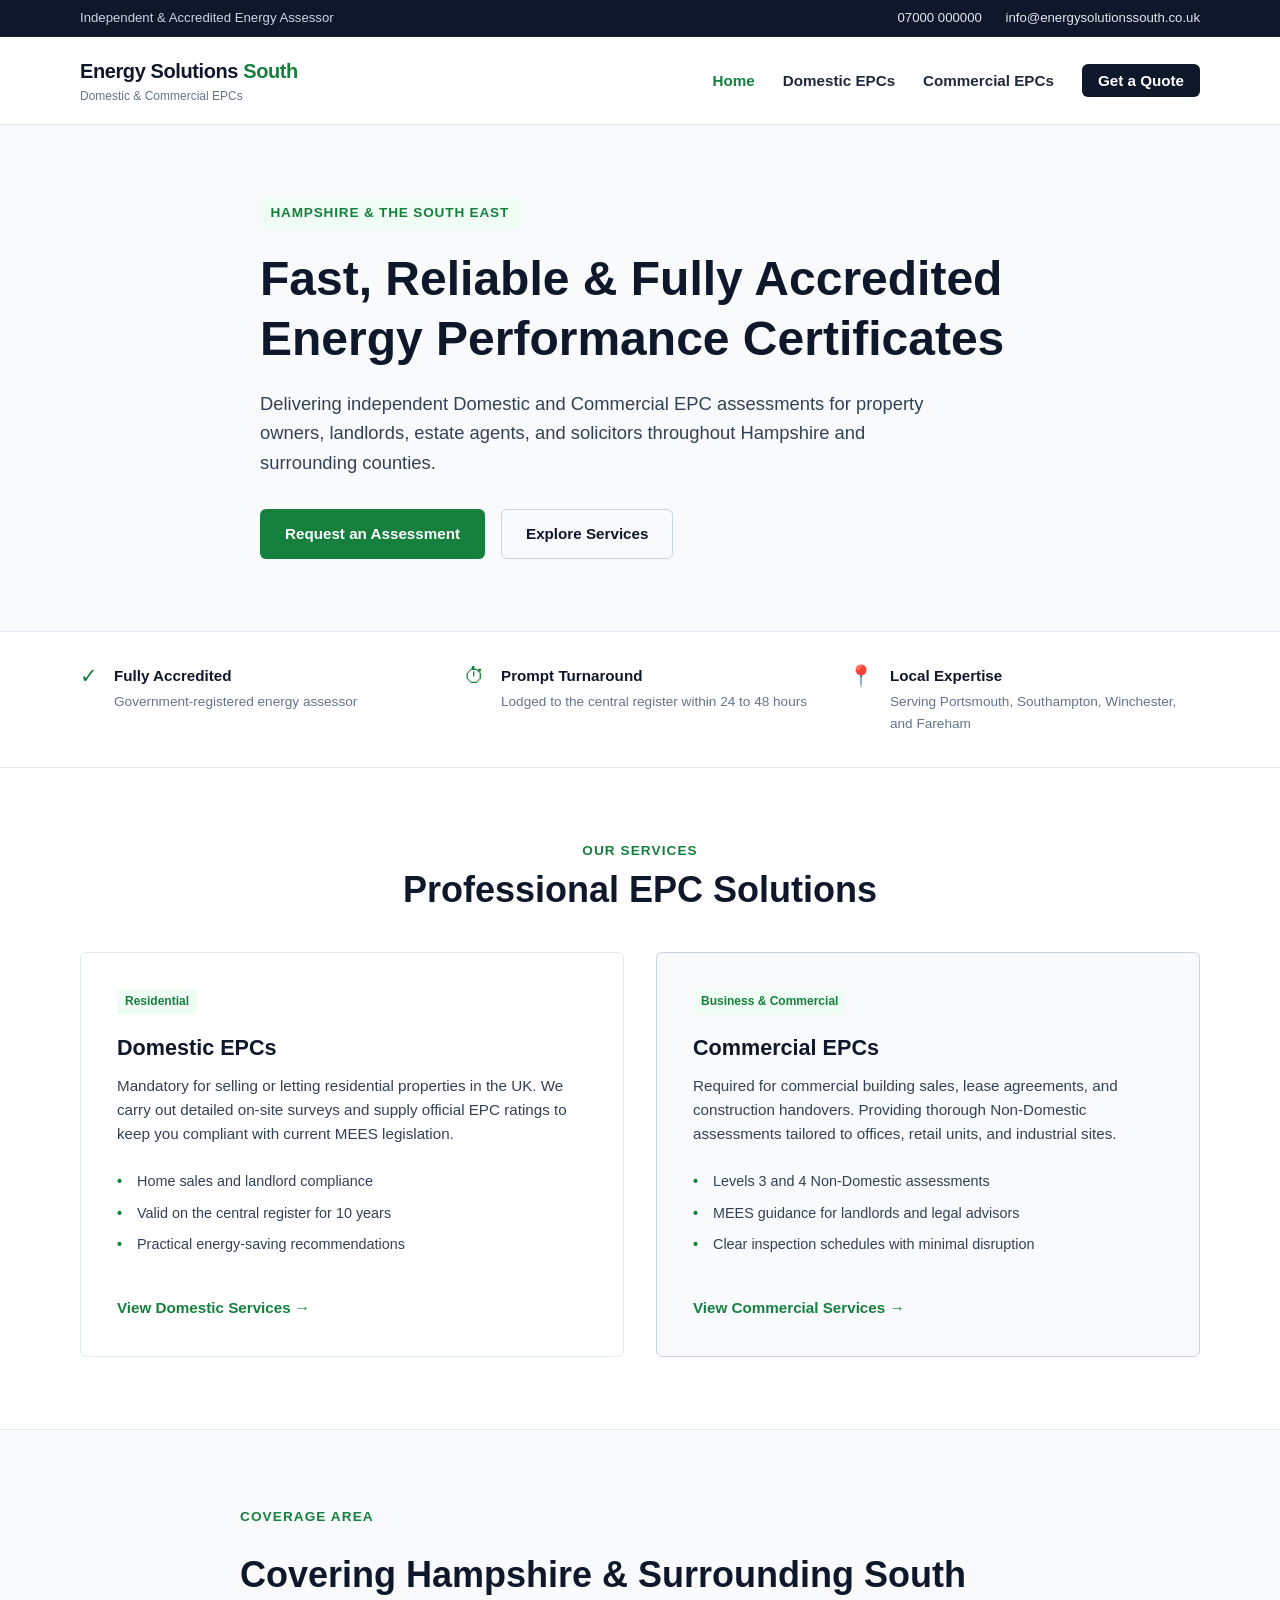
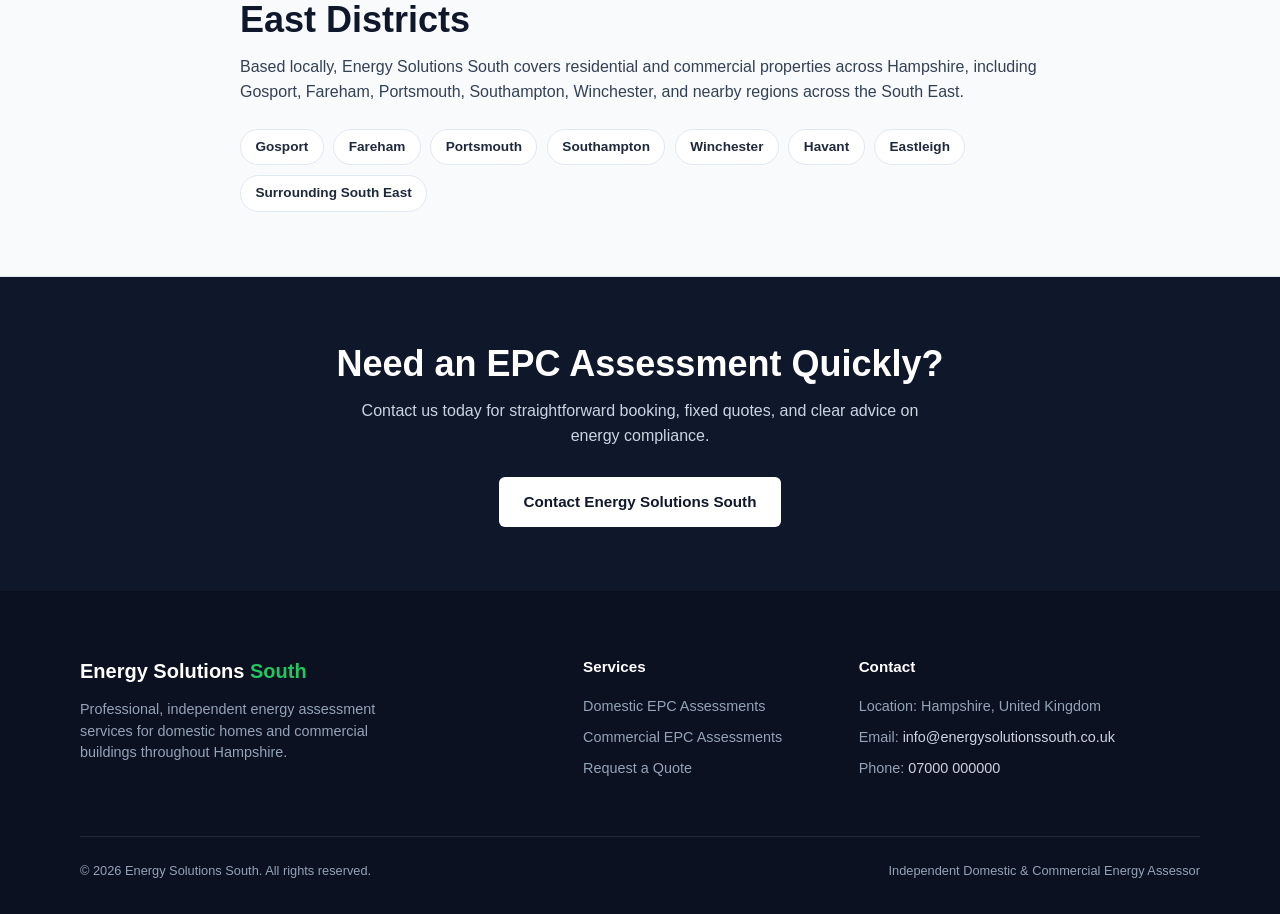
==== index.html @ 24cbde12 "feat: initial release of Energy Solutions South website" ====
<!DOCTYPE html>
<html lang="en-GB">
<head>
  <meta charset="UTF-8">
  <meta name="viewport" content="width=device-width, initial-scale=1.0">
  <meta name="description" content="Energy Solutions South provides accredited Domestic and Commercial Energy Performance Certificates (EPCs) across Hampshire and the South East.">
  <title>Energy Solutions South | Accredited EPC Assessor Hampshire</title>
  <link rel="stylesheet" href="css/style.css">
</head>
<body>

  <!-- Top Announcement / Direct Contact Bar -->
  <div class="top-bar">
    <div class="container top-bar-content">
      <span>Independent & Accredited Energy Assessor</span>
      <div class="top-bar-links">
        <a href="tel:+440000000000">07000 000000</a>
        <a href="mailto:info@energysolutionssouth.co.uk">info@energysolutionssouth.co.uk</a>
      </div>
    </div>
  </div>

  <!-- Primary Navigation -->
  <header class="site-header">
    <div class="container nav-wrapper">
      <a href="index.html" class="brand-logo">
        <span class="brand-title">Energy Solutions <span class="brand-accent">South</span></span>
        <span class="brand-subtitle">Domestic & Commercial EPCs</span>
      </a>

      <button class="nav-toggle" id="navToggle" aria-label="Toggle navigation menu">
        <span></span>
        <span></span>
        <span></span>
      </button>

      <nav class="nav-menu" id="navMenu">
        <ul class="nav-list">
          <li><a href="index.html" class="nav-link active">Home</a></li>
          <li><a href="domestic-epc.html" class="nav-link">Domestic EPCs</a></li>
          <li><a href="commercial-epc.html" class="nav-link">Commercial EPCs</a></li>
          <li><a href="contact.html" class="nav-link nav-cta">Get a Quote</a></li>
        </ul>
      </nav>
    </div>
  </header>

  <main id="main-content">

    <!-- Hero Section -->
    <section class="hero">
      <div class="container hero-content">
        <p class="hero-tagline">Hampshire & The South East</p>
        <h1>Fast, Reliable & Fully Accredited Energy Performance Certificates</h1>
        <p class="hero-description">
          Delivering independent Domestic and Commercial EPC assessments for property owners, landlords, estate agents, and solicitors throughout Hampshire and surrounding counties.
        </p>
        <div class="hero-actions">
          <a href="contact.html" class="btn btn-primary">Request an Assessment</a>
          <a href="#services" class="btn btn-secondary">Explore Services</a>
        </div>
      </div>
    </section>

    <!-- Trust & Key Benefits Bar -->
    <section class="trust-bar">
      <div class="container trust-grid">
        <div class="trust-item">
          <span class="trust-icon">&#x2713;</span>
          <div>
            <strong>Fully Accredited</strong>
            <p>Government-registered energy assessor</p>
          </div>
        </div>
        <div class="trust-item">
          <span class="trust-icon">&#x23F1;</span>
          <div>
            <strong>Prompt Turnaround</strong>
            <p>Lodged to the central register within 24 to 48 hours</p>
          </div>
        </div>
        <div class="trust-item">
          <span class="trust-icon">&#x1F4CD;</span>
          <div>
            <strong>Local Expertise</strong>
            <p>Serving Portsmouth, Southampton, Winchester, and Fareham</p>
          </div>
        </div>
      </div>
    </section>

    <!-- Services Overview -->
    <section class="services" id="services">
      <div class="container">
        <div class="section-header">
          <p class="section-subtitle">Our Services</p>
          <h2>Professional EPC Solutions</h2>
        </div>

        <div class="services-grid">
          <!-- Domestic Card -->
          <article class="service-card">
            <div class="card-tag">Residential</div>
            <h3>Domestic EPCs</h3>
            <p>
              Mandatory for selling or letting residential properties in the UK. We carry out detailed on-site surveys and supply official EPC ratings to keep you compliant with current MEES legislation.
            </p>
            <ul class="service-highlights">
              <li>Home sales and landlord compliance</li>
              <li>Valid on the central register for 10 years</li>
              <li>Practical energy-saving recommendations</li>
            </ul>
            <a href="domestic-epc.html" class="card-link">View Domestic Services &rarr;</a>
          </article>

          <!-- Commercial Card -->
          <article class="service-card service-card-highlight">
            <div class="card-tag">Business & Commercial</div>
            <h3>Commercial EPCs</h3>
            <p>
              Required for commercial building sales, lease agreements, and construction handovers. Providing thorough Non-Domestic assessments tailored to offices, retail units, and industrial sites.
            </p>
            <ul class="service-highlights">
              <li>Levels 3 and 4 Non-Domestic assessments</li>
              <li>MEES guidance for landlords and legal advisors</li>
              <li>Clear inspection schedules with minimal disruption</li>
            </ul>
            <a href="commercial-epc.html" class="card-link">View Commercial Services &rarr;</a>
          </article>
        </div>
      </div>
    </section>

    <!-- Regional Coverage Section -->
    <section class="coverage">
      <div class="container coverage-content">
        <div class="coverage-text">
          <p class="section-subtitle">Coverage Area</p>
          <h2>Covering Hampshire & Surrounding South East Districts</h2>
          <p>
            Based locally, Energy Solutions South covers residential and commercial properties across Hampshire, including Gosport, Fareham, Portsmouth, Southampton, Winchester, and nearby regions across the South East.
          </p>
          <div class="coverage-pills">
            <span>Gosport</span>
            <span>Fareham</span>
            <span>Portsmouth</span>
            <span>Southampton</span>
            <span>Winchester</span>
            <span>Havant</span>
            <span>Eastleigh</span>
            <span>Surrounding South East</span>
          </div>
        </div>
      </div>
    </section>

    <!-- Call to Action Banner -->
    <section class="cta-banner">
      <div class="container cta-content">
        <h2>Need an EPC Assessment Quickly?</h2>
        <p>Contact us today for straightforward booking, fixed quotes, and clear advice on energy compliance.</p>
        <a href="contact.html" class="btn btn-light">Contact Energy Solutions South</a>
      </div>
    </section>

  </main>

  <!-- Site Footer -->
  <footer class="site-footer">
    <div class="container footer-grid">
      <div class="footer-col">
        <p class="footer-brand">Energy Solutions <span>South</span></p>
        <p class="footer-desc">
          Professional, independent energy assessment services for domestic homes and commercial buildings throughout Hampshire.
        </p>
      </div>

      <div class="footer-col">
        <p class="footer-heading">Services</p>
        <ul>
          <li><a href="domestic-epc.html">Domestic EPC Assessments</a></li>
          <li><a href="commercial-epc.html">Commercial EPC Assessments</a></li>
          <li><a href="contact.html">Request a Quote</a></li>
        </ul>
      </div>

      <div class="footer-col">
        <p class="footer-heading">Contact</p>
        <ul class="contact-details">
          <li>Location: Hampshire, United Kingdom</li>
          <li>Email: <a href="mailto:info@energysolutionssouth.co.uk">info@energysolutionssouth.co.uk</a></li>
          <li>Phone: <a href="tel:+440000000000">07000 000000</a></li>
        </ul>
      </div>
    </div>

    <div class="container footer-bottom">
      <p>&copy; 2026 Energy Solutions South. All rights reserved.</p>
      <p>Independent Domestic & Commercial Energy Assessor</p>
    </div>
  </footer>

  <script src="js/main.js"></script>
</body>
</html>
---- css/style.css ----
/* ==========================================================================
   Energy Solutions South - Core Stylesheet
   UK English, accessible, lightweight, modern CSS
   ========================================================================== */

:root {
  --color-primary: #0f172a;        /* Deep slate navy */
  --color-primary-light: #1e293b;  /* Elevated slate */
  --color-accent: #15803d;         /* Forest energy green */
  --color-accent-hover: #166534;   /* Darker green hover */
  --color-accent-soft: #f0fdf4;    /* Light green tint for badges */
  --color-text: #334155;           /* Readable body slate */
  --color-heading: #0f172a;        /* High-contrast headings */
  --color-bg: #ffffff;             /* Primary background */
  --color-bg-alt: #f8fafc;         /* Clean secondary background */
  --color-border: #e2e8f0;         /* Subtle structural borders */
  
  --font-sans: -apple-system, BlinkMacSystemFont, "Segoe UI", Roboto, Helvetica, Arial, sans-serif;
  --max-width: 1120px;
  --radius: 6px;
  --transition: 0.2s ease-in-out;
}

/* Reset & Base Setup */
*, *::before, *::after {
  box-sizing: border-box;
  margin: 0;
  padding: 0;
}

html {
  font-size: 100%;
  scroll-behavior: smooth;
}

body {
  font-family: var(--font-sans);
  color: var(--color-text);
  background-color: var(--color-bg);
  line-height: 1.6;
  -webkit-font-smoothing: antialiased;
}

img {
  max-width: 100%;
  height: auto;
  display: block;
}

a {
  color: inherit;
  text-decoration: none;
  transition: color var(--transition);
}

ul {
  list-style: none;
}

.container {
  width: 90%;
  max-width: var(--max-width);
  margin: 0 auto;
}

/* Section Title Standards */
.section-header {
  text-align: center;
  margin-bottom: 2.5rem;
}

.section-subtitle {
  color: var(--color-accent);
  font-weight: 700;
  text-transform: uppercase;
  font-size: 0.85rem;
  letter-spacing: 0.08em;
  margin-bottom: 0.35rem;
}

h1, h2, h3 {
  color: var(--color-heading);
  line-height: 1.25;
  font-weight: 700;
}

h1 {
  font-size: clamp(2rem, 4vw, 3rem);
  margin-bottom: 1.25rem;
}

h2 {
  font-size: clamp(1.6rem, 3vw, 2.25rem);
}

h3 {
  font-size: 1.35rem;
  margin-bottom: 0.75rem;
}

/* Button System */
.btn {
  display: inline-block;
  padding: 0.75rem 1.5rem;
  font-size: 0.95rem;
  font-weight: 600;
  border-radius: var(--radius);
  cursor: pointer;
  text-align: center;
  border: 1px solid transparent;
  transition: background-color var(--transition), border-color var(--transition), color var(--transition);
}

.btn-primary {
  background-color: var(--color-accent);
  color: #ffffff;
}

.btn-primary:hover {
  background-color: var(--color-accent-hover);
}

.btn-secondary {
  background-color: transparent;
  border-color: #cbd5e1;
  color: var(--color-primary);
}

.btn-secondary:hover {
  background-color: #f1f5f9;
  border-color: #94a3b8;
}

.btn-light {
  background-color: #ffffff;
  color: var(--color-primary);
}

.btn-light:hover {
  background-color: #f8fafc;
}

/* Top Contact Bar */
.top-bar {
  background-color: var(--color-primary);
  color: #cbd5e1;
  font-size: 0.825rem;
  padding: 0.45rem 0;
  border-bottom: 1px solid rgba(255, 255, 255, 0.08);
}

.top-bar-content {
  display: flex;
  justify-content: space-between;
  align-items: center;
  flex-wrap: wrap;
  gap: 0.5rem;
}

.top-bar-links a {
  margin-left: 1.25rem;
  color: #e2e8f0;
}

.top-bar-links a:hover {
  color: #ffffff;
  text-decoration: underline;
}

/* Primary Header */
.site-header {
  background-color: #ffffff;
  border-bottom: 1px solid var(--color-border);
  position: sticky;
  top: 0;
  z-index: 100;
}

.nav-wrapper {
  display: flex;
  align-items: center;
  justify-content: space-between;
  padding: 1.15rem 0;
}

.brand-logo {
  display: flex;
  flex-direction: column;
}

.brand-title {
  font-size: 1.25rem;
  font-weight: 800;
  color: var(--color-primary);
  letter-spacing: -0.02em;
}

.brand-accent {
  color: var(--color-accent);
}

.brand-subtitle {
  font-size: 0.75rem;
  color: #64748b;
  font-weight: 500;
}

.nav-list {
  display: flex;
  align-items: center;
  gap: 1.75rem;
}

.nav-link {
  font-size: 0.95rem;
  font-weight: 600;
  color: var(--color-primary-light);
}

.nav-link:hover,
.nav-link.active {
  color: var(--color-accent);
}

.nav-cta {
  background-color: var(--color-primary);
  color: #ffffff !important;
  padding: 0.5rem 1rem;
  border-radius: var(--radius);
}

.nav-cta:hover {
  background-color: var(--color-primary-light);
}

.nav-toggle {
  display: none;
  background: none;
  border: none;
  cursor: pointer;
  flex-direction: column;
  gap: 5px;
}

.nav-toggle span {
  width: 24px;
  height: 2px;
  background-color: var(--color-primary);
}

/* Hero Section */
.hero {
  background-color: var(--color-bg-alt);
  padding: 4.5rem 0;
  border-bottom: 1px solid var(--color-border);
}

.hero-content {
  max-width: 760px;
}

.hero-tagline {
  display: inline-block;
  font-size: 0.85rem;
  font-weight: 700;
  text-transform: uppercase;
  letter-spacing: 0.06em;
  color: var(--color-accent);
  background-color: var(--color-accent-soft);
  padding: 0.3rem 0.65rem;
  border-radius: var(--radius);
  margin-bottom: 1.25rem;
}

.hero-description {
  font-size: 1.15rem;
  color: var(--color-text);
  margin-bottom: 2rem;
  max-width: 680px;
}

.hero-actions {
  display: flex;
  gap: 1rem;
  flex-wrap: wrap;
}

/* Trust Bar */
.trust-bar {
  background-color: #ffffff;
  padding: 2rem 0;
  border-bottom: 1px solid var(--color-border);
}

.trust-grid {
  display: grid;
  grid-template-columns: repeat(auto-fit, minmax(250px, 1fr));
  gap: 2rem;
}

.trust-item {
  display: flex;
  align-items: flex-start;
  gap: 1rem;
}

.trust-icon {
  font-size: 1.3rem;
  color: var(--color-accent);
  line-height: 1.2;
}

.trust-item strong {
  display: block;
  color: var(--color-heading);
  font-size: 0.95rem;
}

.trust-item p {
  font-size: 0.85rem;
  color: #64748b;
  margin-top: 0.15rem;
}

/* Services Section */
.services {
  padding: 4.5rem 0;
  background-color: #ffffff;
}

.services-grid {
  display: grid;
  grid-template-columns: repeat(auto-fit, minmax(320px, 1fr));
  gap: 2rem;
}

.service-card {
  border: 1px solid var(--color-border);
  border-radius: var(--radius);
  padding: 2.25rem;
  background-color: #ffffff;
  display: flex;
  flex-direction: column;
  transition: transform var(--transition), box-shadow var(--transition);
}

.service-card:hover {
  transform: translateY(-2px);
  box-shadow: 0 10px 25px -5px rgba(0, 0, 0, 0.05);
}

.service-card-highlight {
  border-color: #cbd5e1;
  background-color: var(--color-bg-alt);
}

.card-tag {
  align-self: flex-start;
  font-size: 0.75rem;
  font-weight: 700;
  color: var(--color-accent);
  background-color: var(--color-accent-soft);
  padding: 0.2rem 0.5rem;
  border-radius: 4px;
  margin-bottom: 1.25rem;
}

.service-card p {
  font-size: 0.95rem;
  margin-bottom: 1.5rem;
}

.service-highlights {
  margin-bottom: 2rem;
  flex-grow: 1;
}

.service-highlights li {
  position: relative;
  padding-left: 1.25rem;
  font-size: 0.9rem;
  margin-bottom: 0.5rem;
  color: var(--color-text);
}

.service-highlights li::before {
  content: "•";
  position: absolute;
  left: 0;
  color: var(--color-accent);
  font-weight: bold;
}

.card-link {
  font-size: 0.95rem;
  font-weight: 700;
  color: var(--color-accent);
}

.card-link:hover {
  color: var(--color-accent-hover);
  text-decoration: underline;
}

/* Coverage Section */
.coverage {
  padding: 4rem 0;
  background-color: var(--color-bg-alt);
  border-top: 1px solid var(--color-border);
  border-bottom: 1px solid var(--color-border);
}

.coverage-content {
  max-width: 800px;
}

.coverage-text p {
  margin-top: 0.75rem;
  margin-bottom: 1.5rem;
}

.coverage-pills {
  display: flex;
  flex-wrap: wrap;
  gap: 0.6rem;
}

.coverage-pills span {
  background-color: #ffffff;
  border: 1px solid var(--color-border);
  padding: 0.4rem 0.9rem;
  border-radius: 20px;
  font-size: 0.85rem;
  font-weight: 600;
  color: var(--color-primary-light);
}

/* Call to Action Banner */
.cta-banner {
  background-color: var(--color-primary);
  color: #ffffff;
  padding: 4rem 0;
  text-align: center;
}

.cta-content h2 {
  color: #ffffff;
  margin-bottom: 0.75rem;
}

.cta-content p {
  color: #cbd5e1;
  max-width: 580px;
  margin: 0 auto 1.75rem auto;
}

/* Footer */
.site-footer {
  background-color: #0b1120;
  color: #94a3b8;
  padding: 4rem 0 2rem 0;
}

.footer-grid {
  display: grid;
  grid-template-columns: 2fr 1fr 1.5fr;
  gap: 3rem;
  padding-bottom: 3rem;
  border-bottom: 1px solid rgba(255, 255, 255, 0.1);
}

.footer-brand {
  font-size: 1.25rem;
  font-weight: 800;
  color: #ffffff;
  margin-bottom: 0.75rem;
}

.footer-brand span {
  color: #22c55e;
}

.footer-desc {
  font-size: 0.9rem;
  line-height: 1.5;
  max-width: 320px;
}

.footer-heading {
  color: #ffffff;
  font-size: 0.95rem;
  font-weight: 700;
  margin-bottom: 1rem;
}

.footer-col ul li {
  font-size: 0.9rem;
  margin-bottom: 0.5rem;
}

.footer-col ul a:hover {
  color: #ffffff;
}

.contact-details li a {
  color: #cbd5e1;
}

.footer-bottom {
  display: flex;
  justify-content: space-between;
  align-items: center;
  font-size: 0.8rem;
  padding-top: 1.5rem;
  flex-wrap: wrap;
  gap: 0.5rem;
}

/* Responsive Styles */
@media (max-width: 768px) {
  .nav-toggle {
    display: flex;
  }

  .nav-menu {
    display: none;
    position: absolute;
    top: 100%;
    left: 0;
    width: 100%;
    background-color: #ffffff;
    border-bottom: 1px solid var(--color-border);
    padding: 1.5rem 0;
  }

  .nav-menu.is-active {
    display: block;
  }

  .nav-list {
    flex-direction: column;
    gap: 1.25rem;
    align-items: flex-start;
    padding: 0 5%;
  }

  .footer-grid {
    grid-template-columns: 1fr;
    gap: 2rem;
  }

  .top-bar-content {
    justify-content: center;
    text-align: center;
  }

  .top-bar-links {
    display: flex;
    gap: 1rem;
  }

  .top-bar-links a {
    margin-left: 0;
  }
}
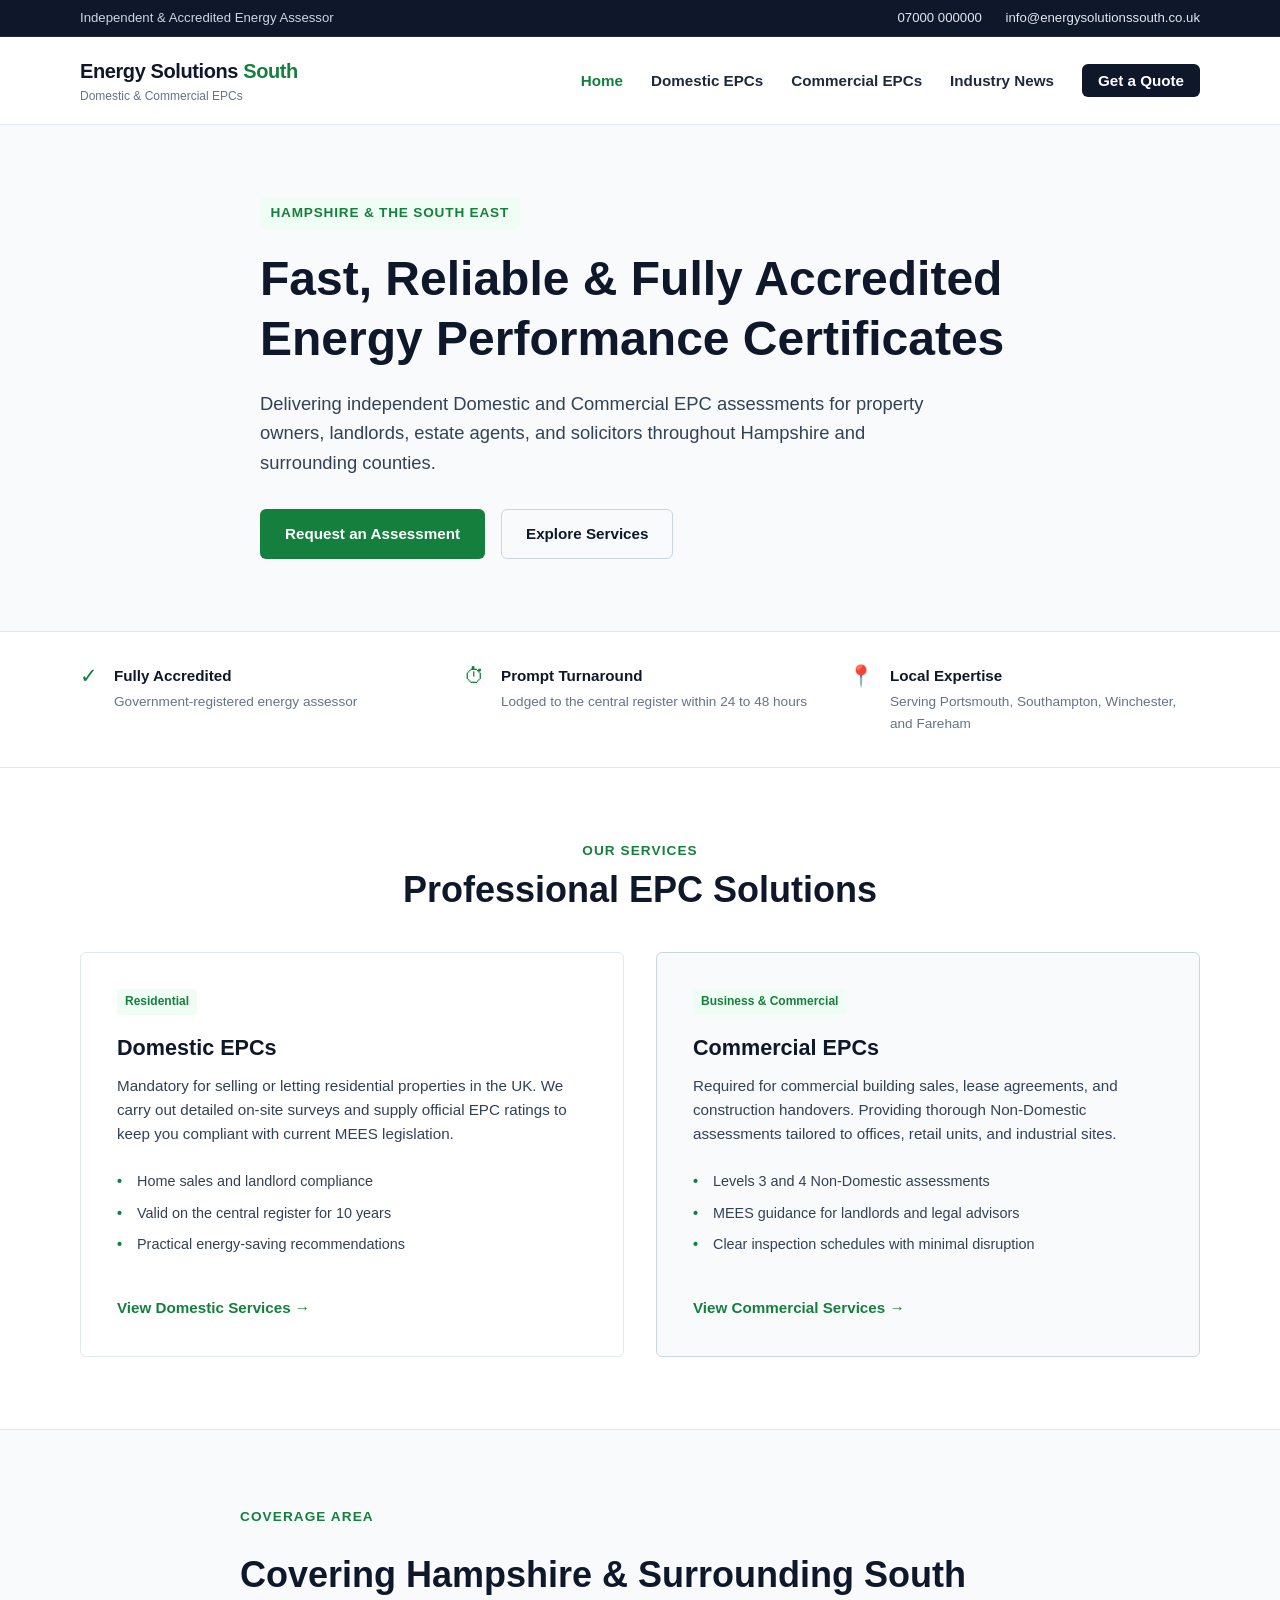
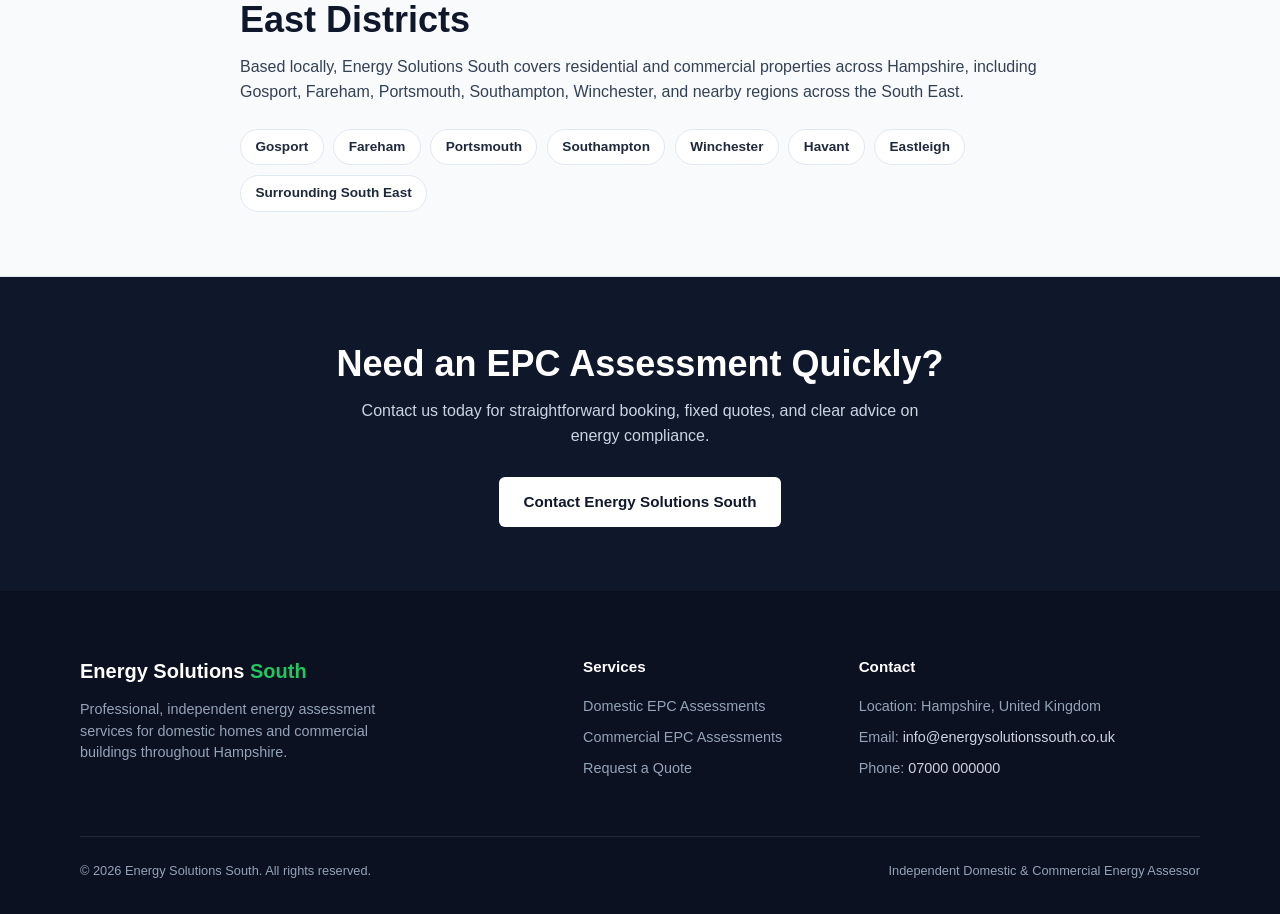
==== commit e09276a0: "Update index.html" ====
--- a/index.html
+++ b/index.html
@@ -39,6 +39,7 @@
           <li><a href="index.html" class="nav-link active">Home</a></li>
           <li><a href="domestic-epc.html" class="nav-link">Domestic EPCs</a></li>
           <li><a href="commercial-epc.html" class="nav-link">Commercial EPCs</a></li>
+          <li><a href="news.html" class="nav-link">Industry News</a></li>
           <li><a href="contact.html" class="nav-link nav-cta">Get a Quote</a></li>
         </ul>
       </nav>
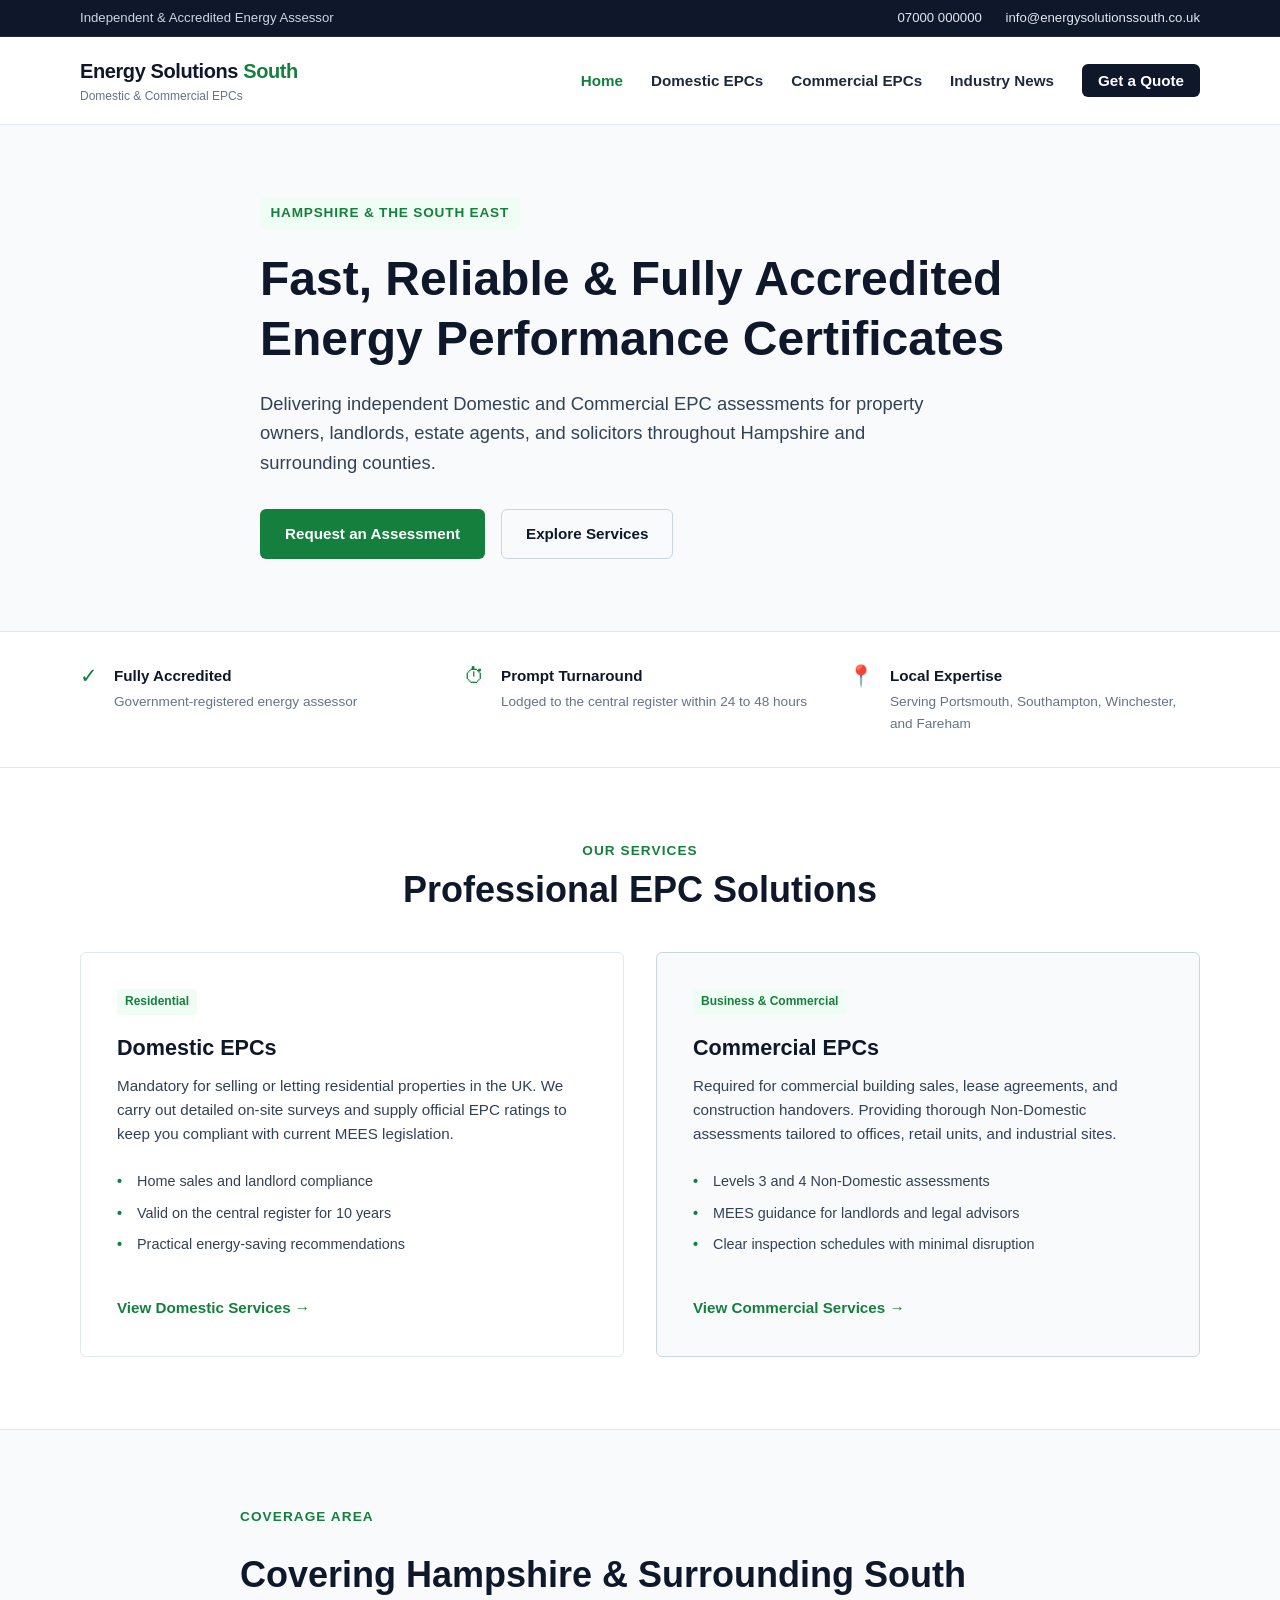
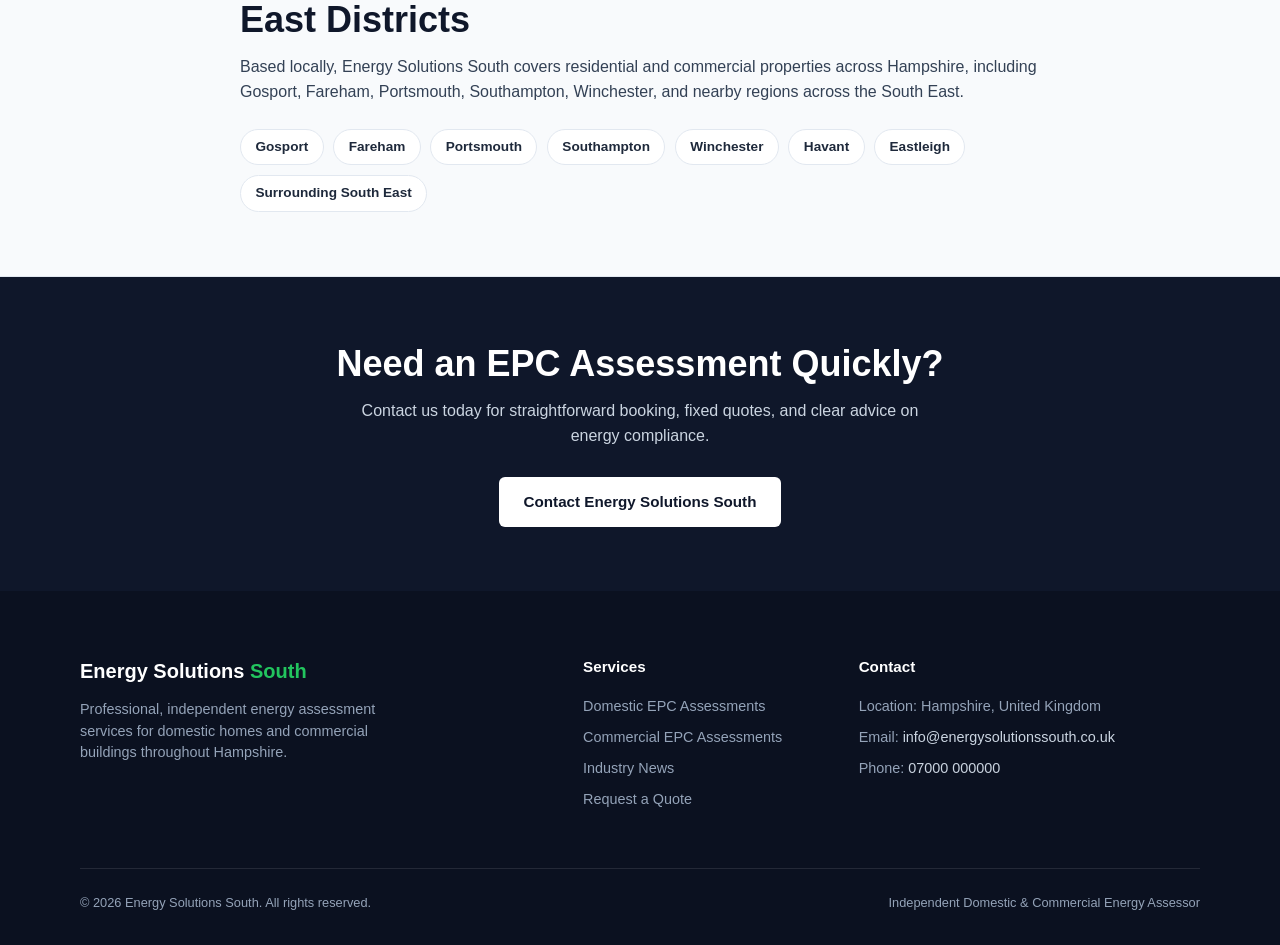
==== commit 5ce7b719: "Update index.html" ====
--- a/index.html
+++ b/index.html
@@ -181,6 +181,7 @@
         <ul>
           <li><a href="domestic-epc.html">Domestic EPC Assessments</a></li>
           <li><a href="commercial-epc.html">Commercial EPC Assessments</a></li>
+          <li><a href="news.html">Industry News</a></li>
           <li><a href="contact.html">Request a Quote</a></li>
         </ul>
       </div>
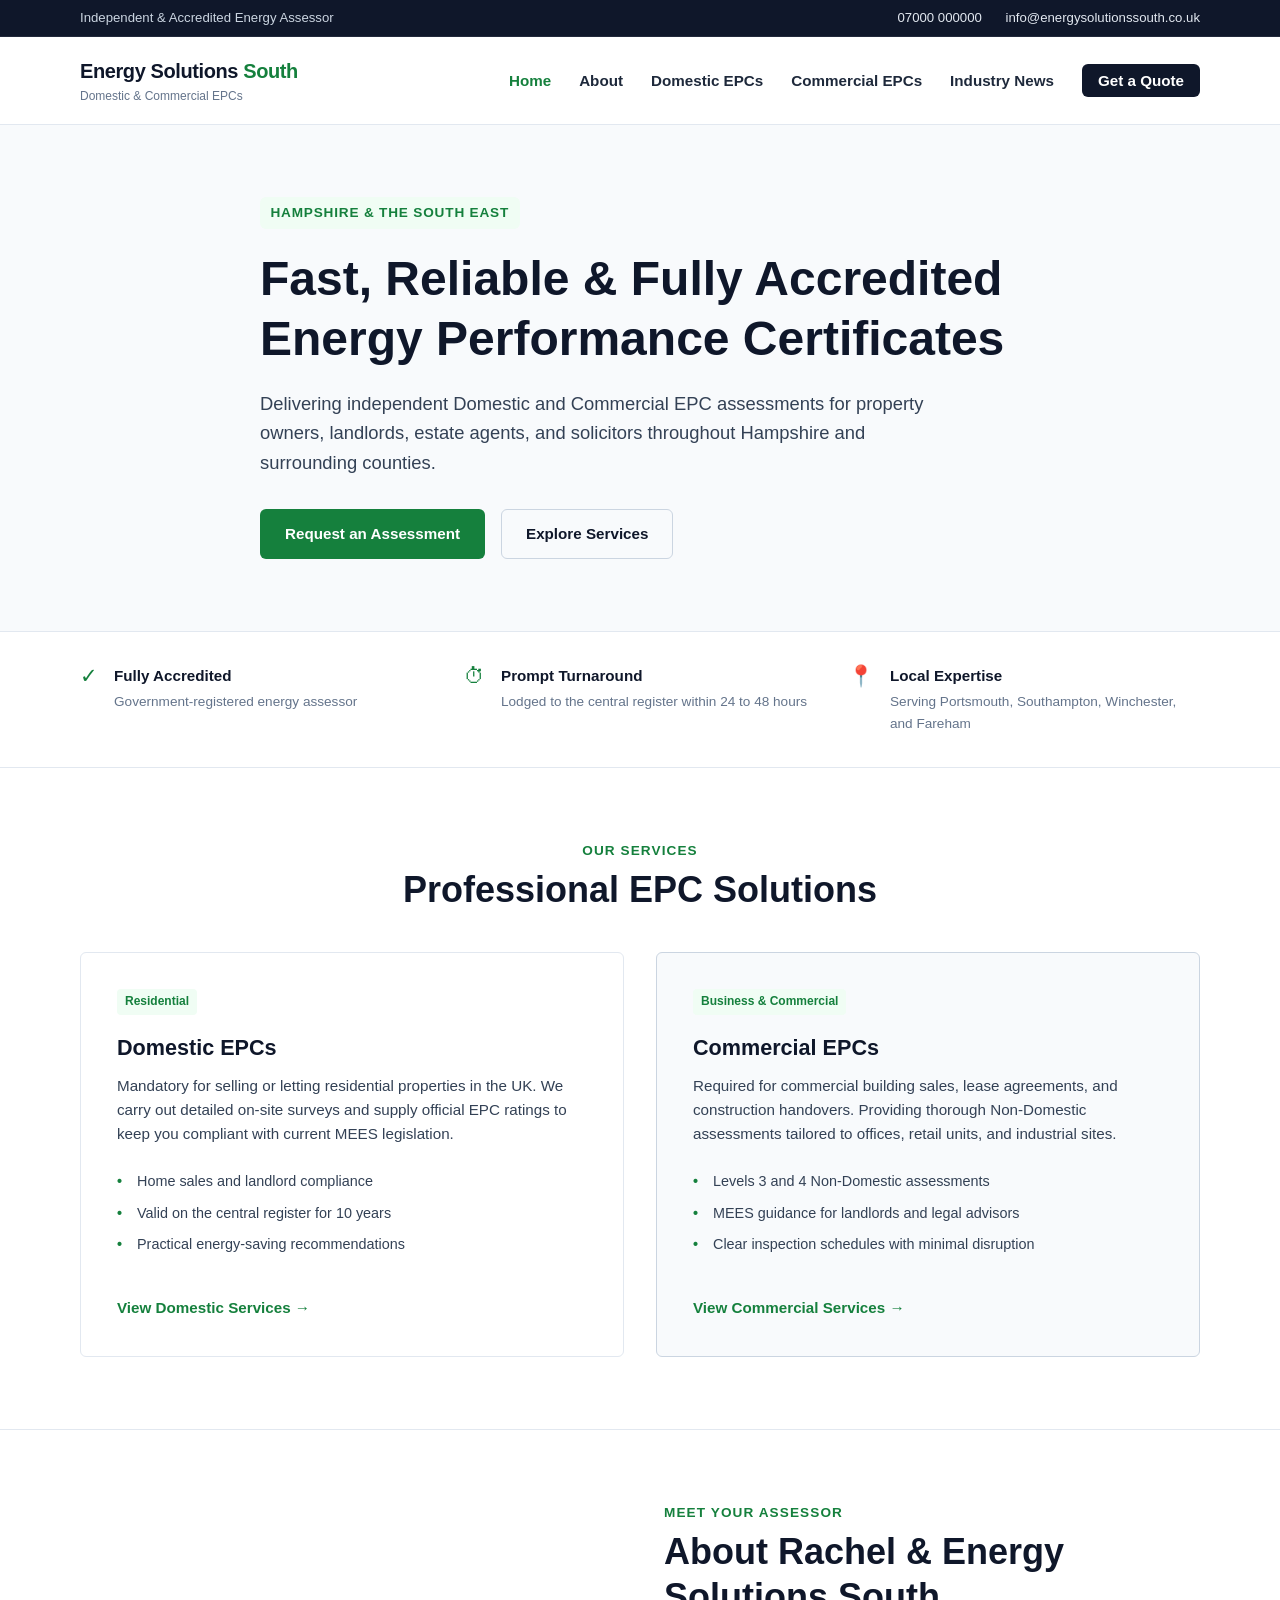
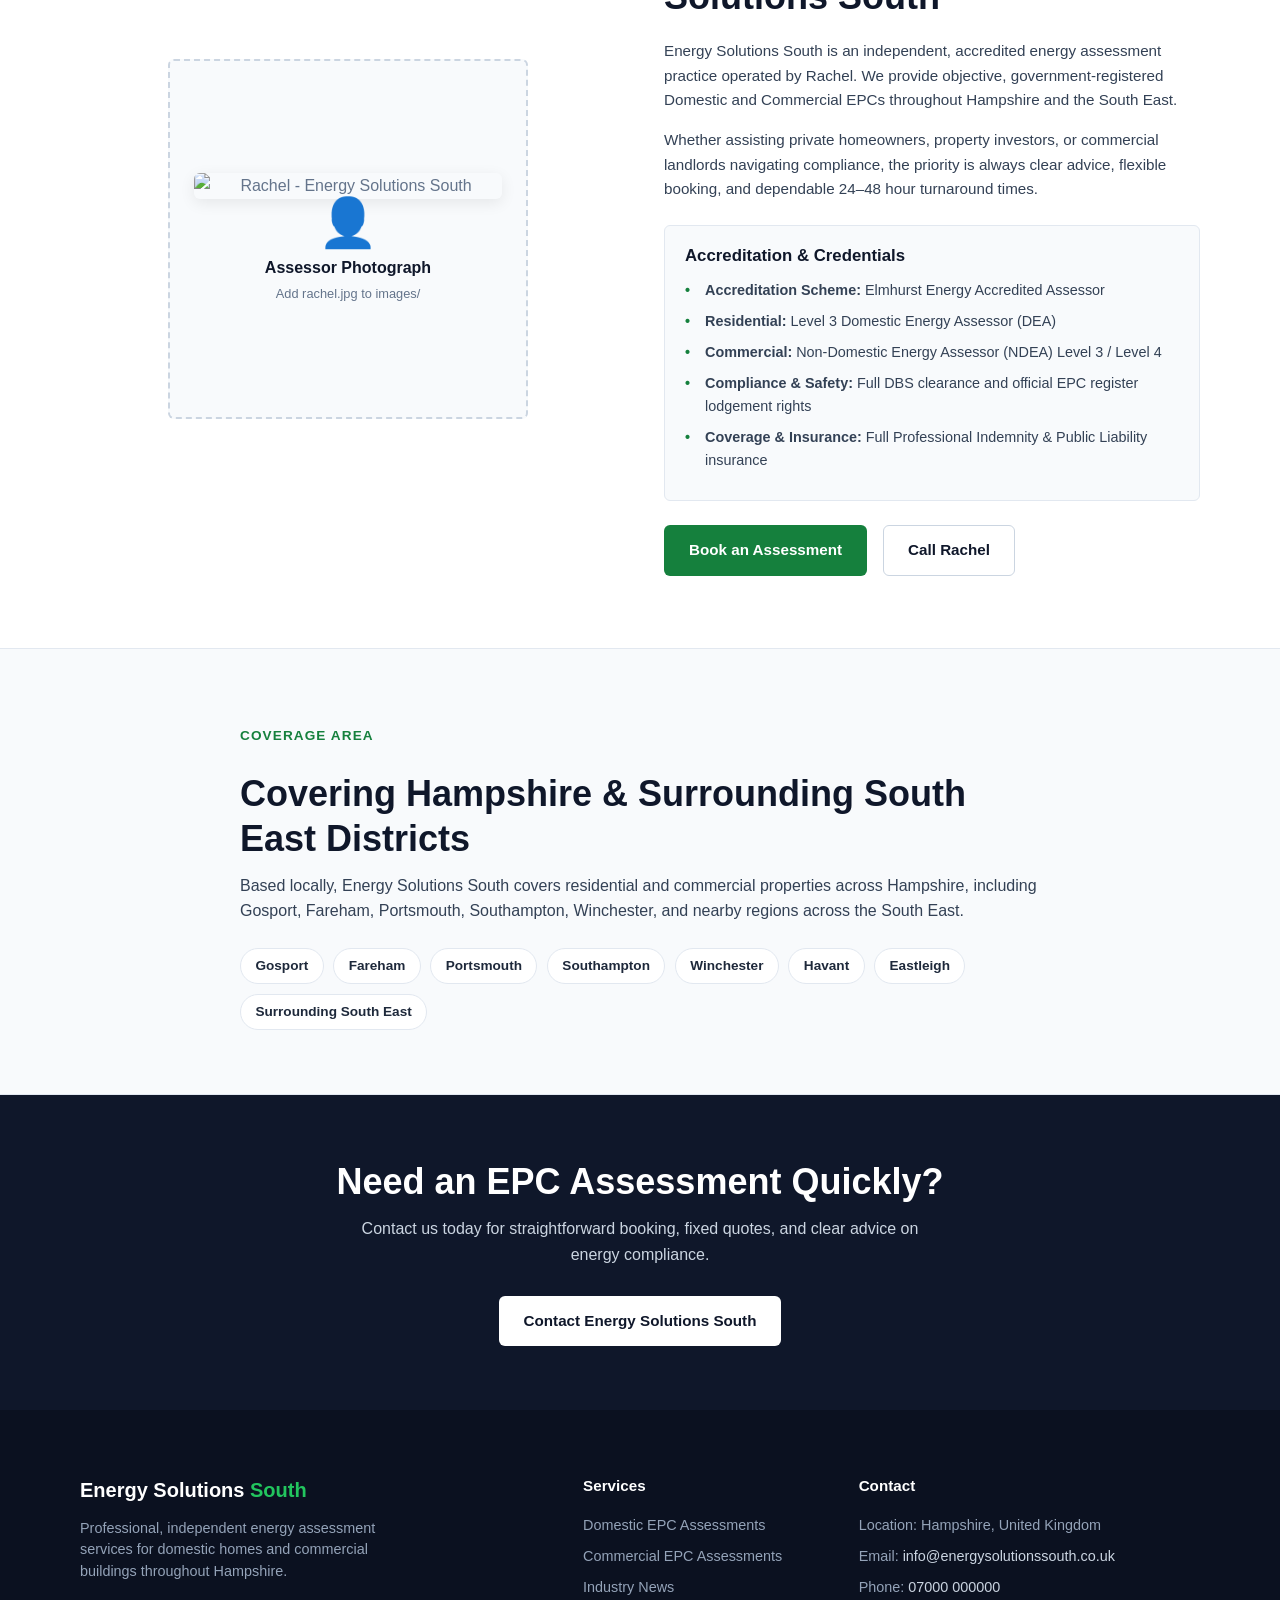
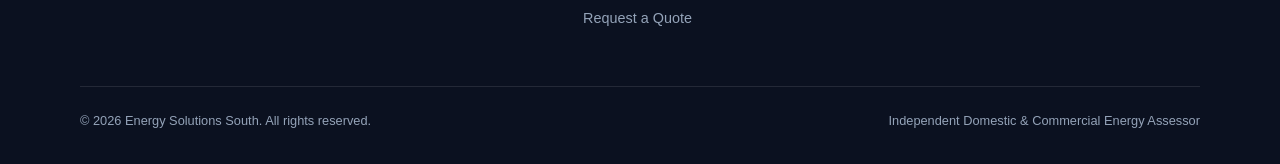
==== commit c968df02: "feat: add assessor profile and credentials section to homepage" ====
--- a/index.html
+++ b/index.html
@@ -37,6 +37,7 @@
       <nav class="nav-menu" id="navMenu">
         <ul class="nav-list">
           <li><a href="index.html" class="nav-link active">Home</a></li>
+          <li><a href="#about" class="nav-link">About</a></li>
           <li><a href="domestic-epc.html" class="nav-link">Domestic EPCs</a></li>
           <li><a href="commercial-epc.html" class="nav-link">Commercial EPCs</a></li>
           <li><a href="news.html" class="nav-link">Industry News</a></li>
@@ -131,7 +132,59 @@
         </div>
       </div>
     </section>
-
+    
+    <!-- About Rachel Section -->
+    <section class="services" id="about" style="border-top: 1px solid var(--color-border); background-color: #ffffff;">
+      <div class="container">
+        <div class="services-grid" style="align-items: center; gap: 3rem;">
+
+          <!-- Assessor Photo / Visual Column -->
+          <div style="text-align: center;">
+            <div style="width: 100%; max-width: 360px; margin: 0 auto; aspect-ratio: 1 / 1; border-radius: var(--radius); background-color: var(--color-bg-alt); border: 2px dashed #cbd5e1; display: flex; flex-direction: column; align-items: center; justify-content: center; color: #64748b; padding: 1.5rem; box-sizing: border-box;">
+              <img src="images/rachel.jpg" alt="Rachel - Energy Solutions South" style="width: 100%; max-width: 360px; height: auto; border-radius: var(--radius); display: block; margin: 0 auto; box-shadow: 0 4px 15px rgba(0,0,0,0.08);">
+              
+              <span style="font-size: 3rem; margin-bottom: 0.5rem; line-height: 1;">&#x1F464;</span>
+              <strong style="color: var(--color-heading); font-size: 1rem;">Assessor Photograph</strong>
+              <span style="font-size: 0.8rem; margin-top: 0.25rem;">Add rachel.jpg to images/</span>
+            </div>
+          </div>
+
+          <!-- Bio & Qualifications Column -->
+          <div>
+            <div class="section-header" style="text-align: left; margin-bottom: 1.25rem;">
+              <p class="section-subtitle">Meet Your Assessor</p>
+              <h2>About Rachel & Energy Solutions South</h2>
+            </div>
+
+            <p style="margin-bottom: 1rem; font-size: 0.95rem;">
+              Energy Solutions South is an independent, accredited energy assessment practice operated by Rachel. We provide objective, government-registered Domestic and Commercial EPCs throughout Hampshire and the South East.
+            </p>
+
+            <p style="margin-bottom: 1.5rem; font-size: 0.95rem;">
+              Whether assisting private homeowners, property investors, or commercial landlords navigating compliance, the priority is always clear advice, flexible booking, and dependable 24–48 hour turnaround times.
+            </p>
+
+            <div class="service-card" style="background-color: var(--color-bg-alt); padding: 1.25rem; margin-bottom: 1.5rem;">
+              <h3 style="font-size: 1.05rem; margin-bottom: 0.75rem;">Accreditation & Credentials</h3>
+              <ul class="service-highlights" style="margin-bottom: 0;">
+                <li><strong>Accreditation Scheme:</strong> Elmhurst Energy Accredited Assessor</li>
+                <li><strong>Residential:</strong> Level 3 Domestic Energy Assessor (DEA)</li>
+                <li><strong>Commercial:</strong> Non-Domestic Energy Assessor (NDEA) Level 3 / Level 4</li>
+                <li><strong>Compliance & Safety:</strong> Full DBS clearance and official EPC register lodgement rights</li>
+                <li><strong>Coverage & Insurance:</strong> Full Professional Indemnity & Public Liability insurance</li>
+              </ul>
+            </div>
+
+            <div style="display: flex; gap: 1rem; flex-wrap: wrap;">
+              <a href="contact.html" class="btn btn-primary">Book an Assessment</a>
+              <a href="tel:+440000000000" class="btn btn-secondary">Call Rachel</a>
+            </div>
+          </div>
+
+        </div>
+      </div>
+    </section>
+    
     <!-- Regional Coverage Section -->
     <section class="coverage">
       <div class="container coverage-content">
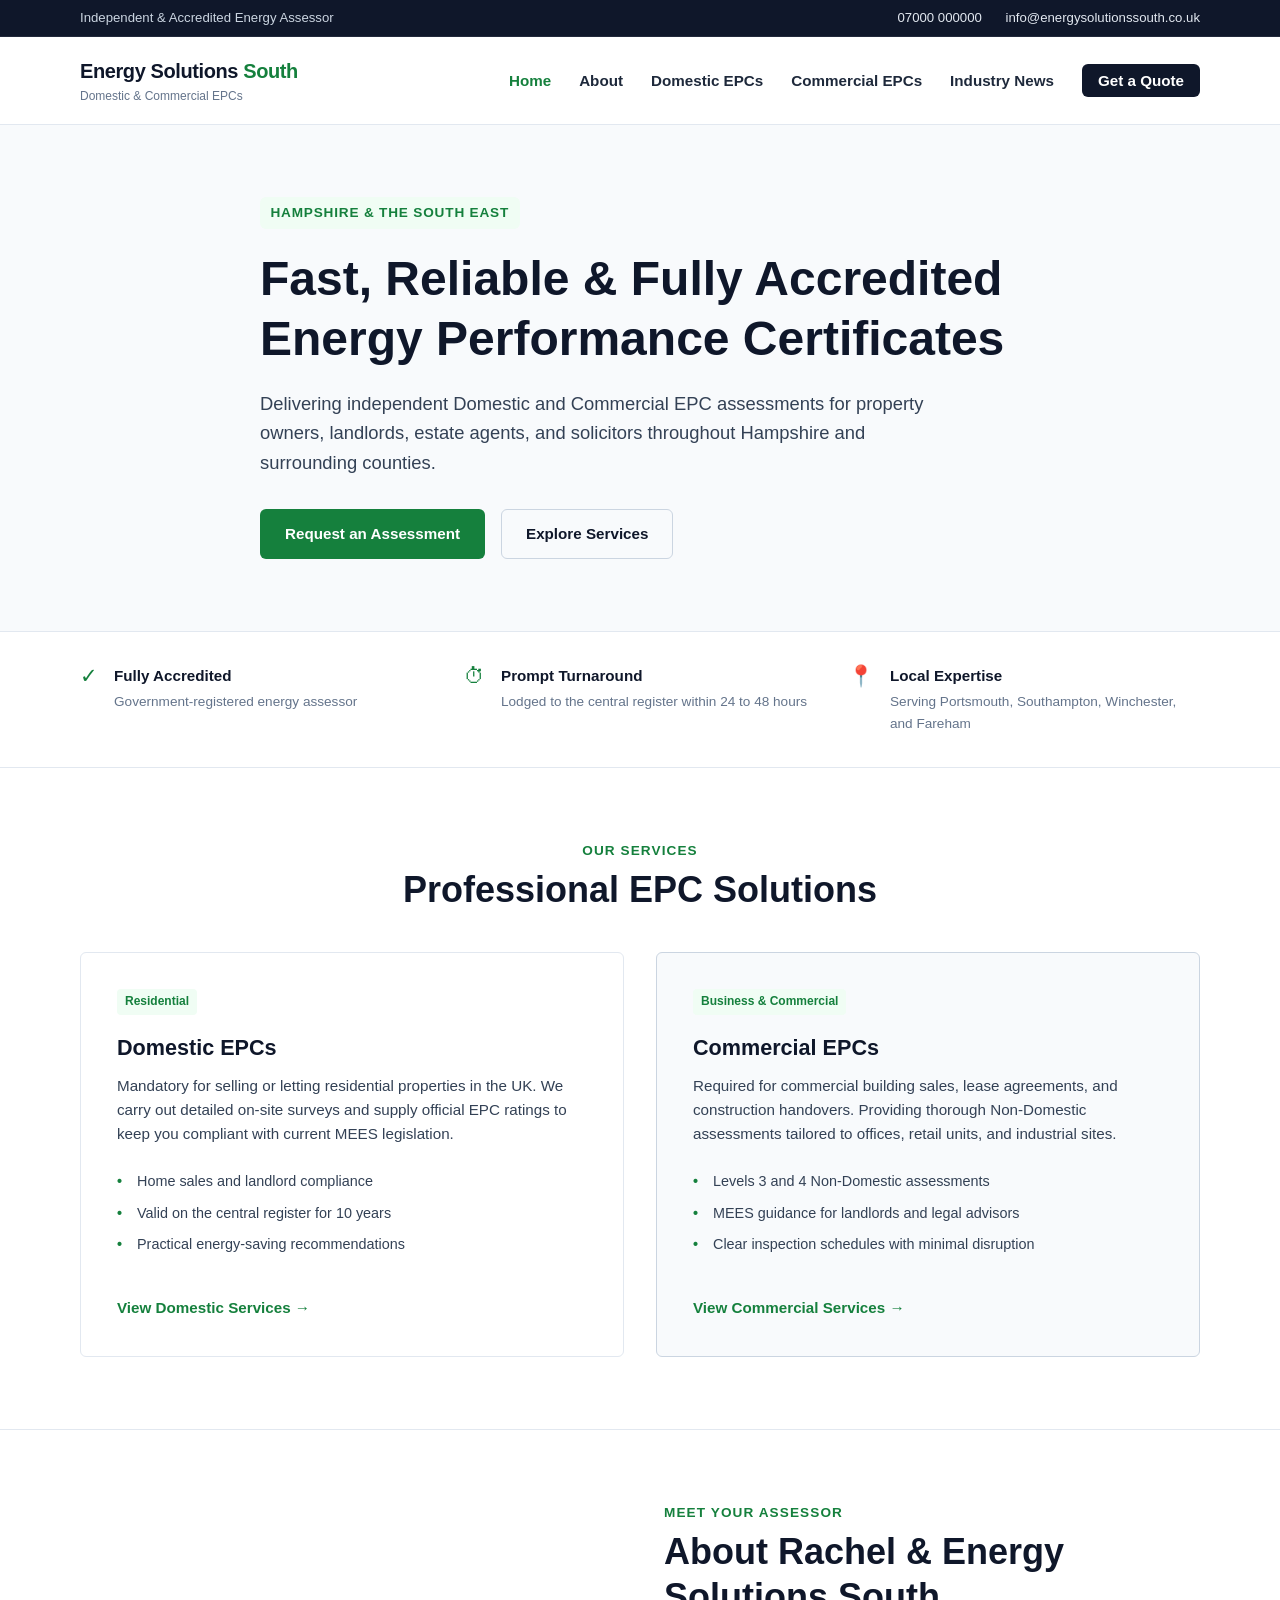
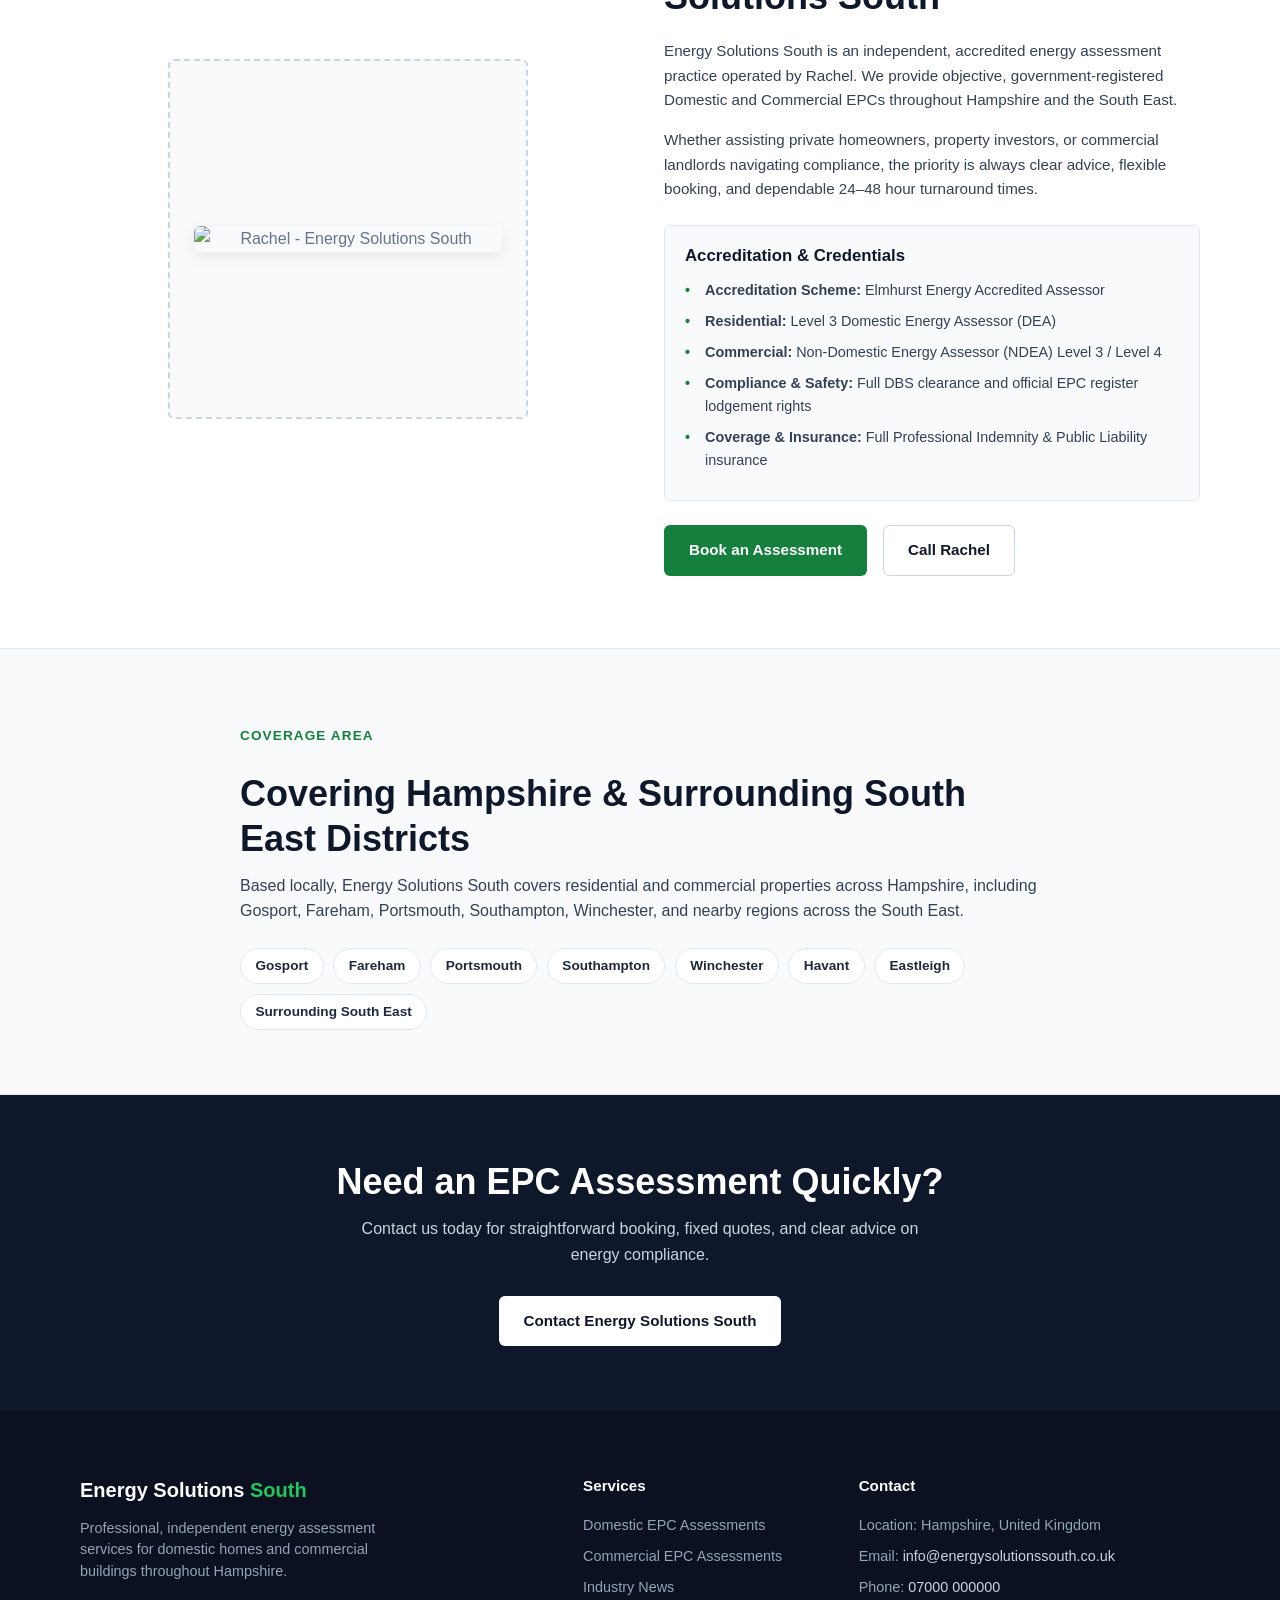
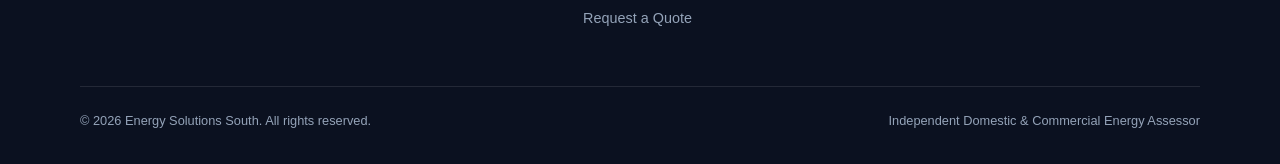
==== commit 66f8d940: "feat: add assessor profile and credentials section to homepage" ====
--- a/index.html
+++ b/index.html
@@ -142,10 +142,6 @@
           <div style="text-align: center;">
             <div style="width: 100%; max-width: 360px; margin: 0 auto; aspect-ratio: 1 / 1; border-radius: var(--radius); background-color: var(--color-bg-alt); border: 2px dashed #cbd5e1; display: flex; flex-direction: column; align-items: center; justify-content: center; color: #64748b; padding: 1.5rem; box-sizing: border-box;">
               <img src="images/rachel.jpg" alt="Rachel - Energy Solutions South" style="width: 100%; max-width: 360px; height: auto; border-radius: var(--radius); display: block; margin: 0 auto; box-shadow: 0 4px 15px rgba(0,0,0,0.08);">
-              
-              <span style="font-size: 3rem; margin-bottom: 0.5rem; line-height: 1;">&#x1F464;</span>
-              <strong style="color: var(--color-heading); font-size: 1rem;">Assessor Photograph</strong>
-              <span style="font-size: 0.8rem; margin-top: 0.25rem;">Add rachel.jpg to images/</span>
             </div>
           </div>
 
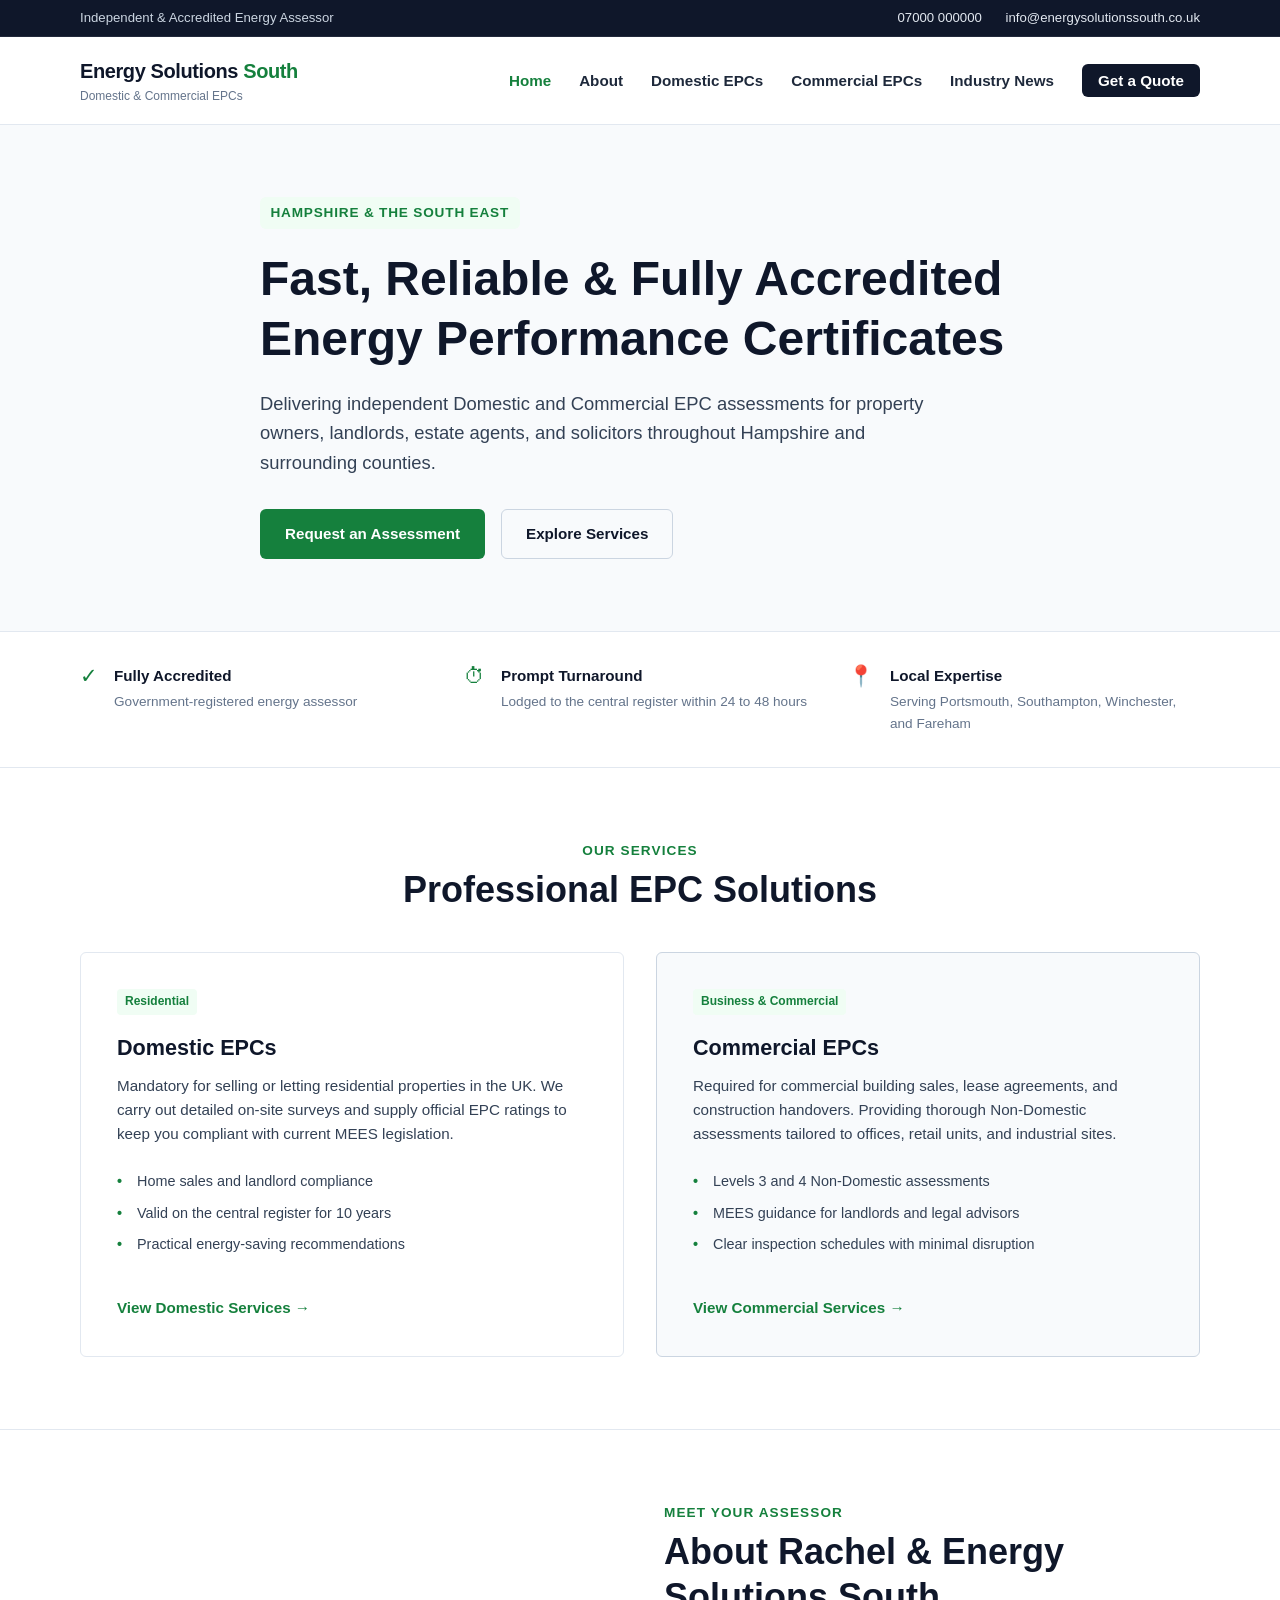
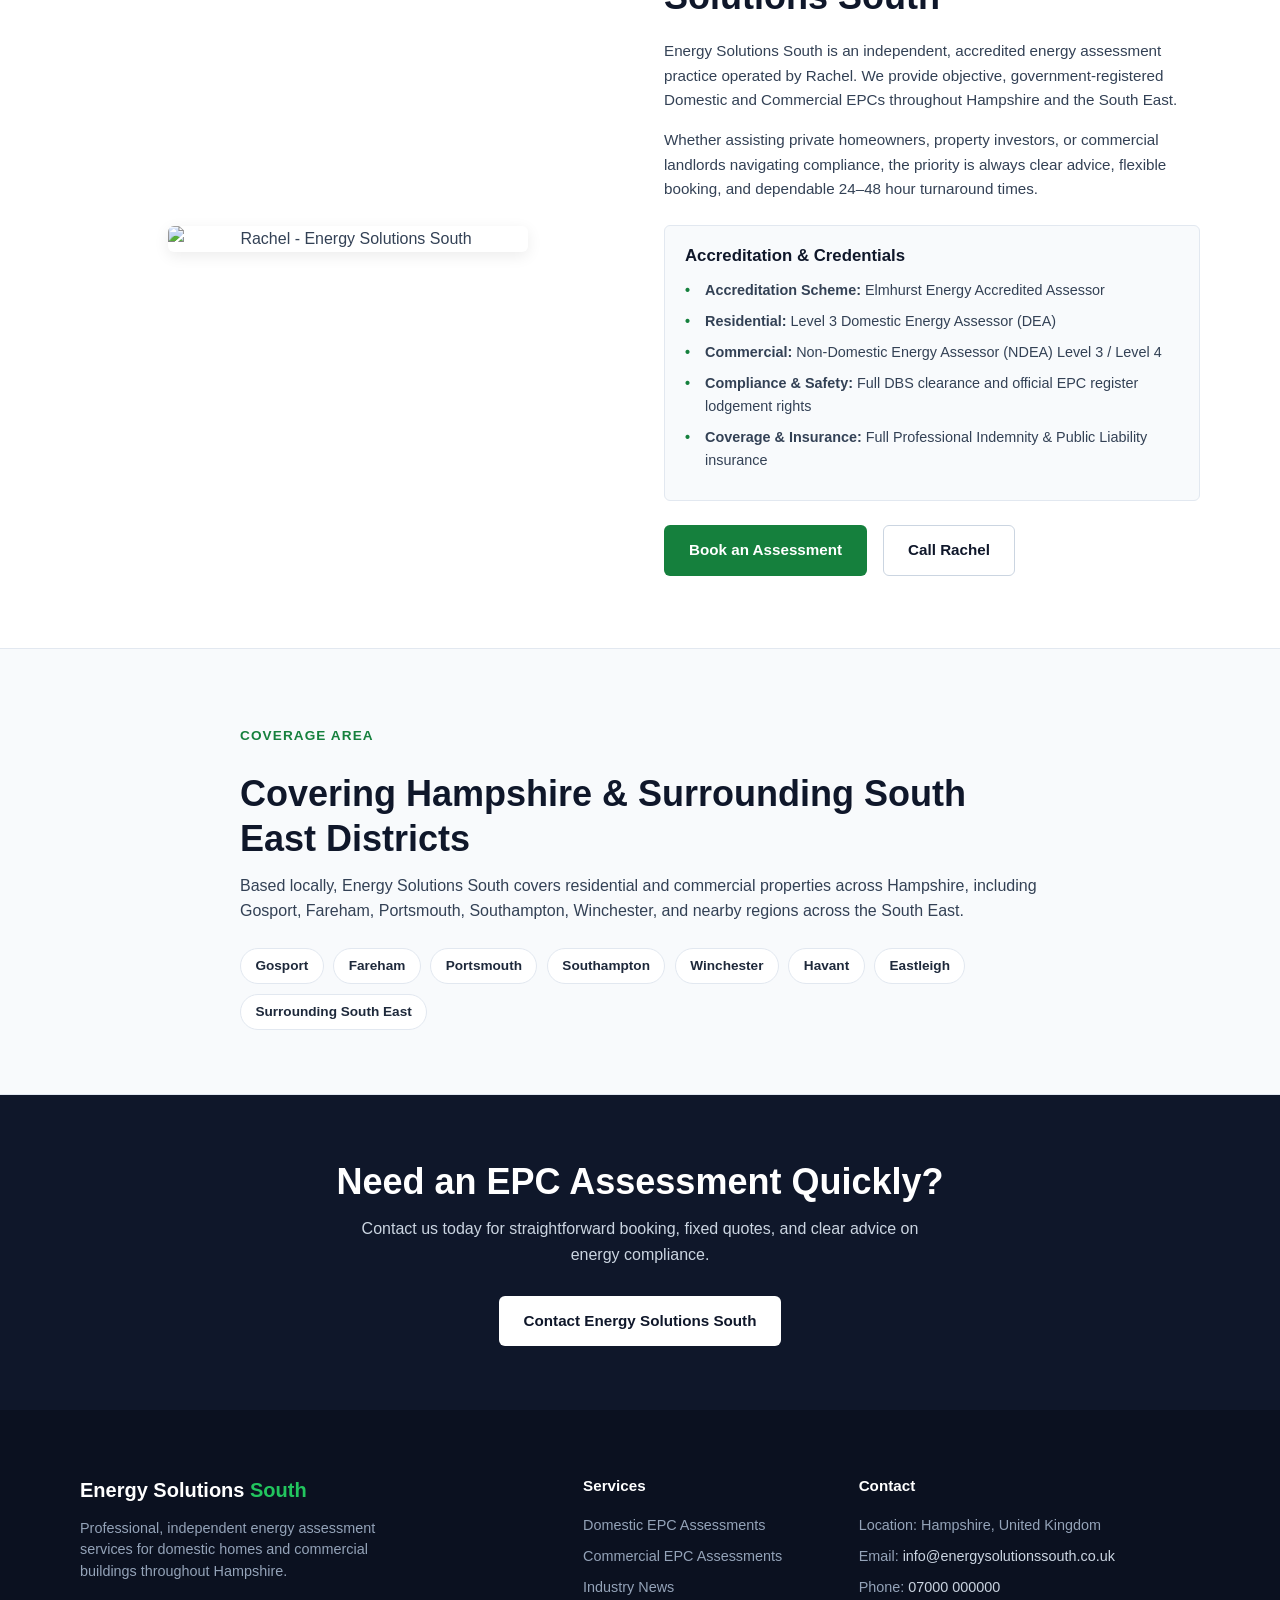
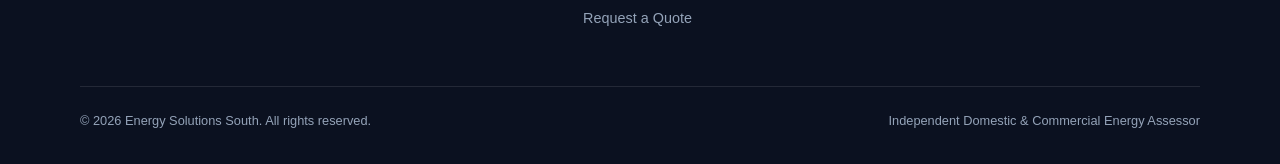
==== commit 6c686e5a: "feat: add assessor profile and credentials section to homepage" ====
--- a/index.html
+++ b/index.html
@@ -140,10 +140,8 @@
 
           <!-- Assessor Photo / Visual Column -->
           <div style="text-align: center;">
-            <div style="width: 100%; max-width: 360px; margin: 0 auto; aspect-ratio: 1 / 1; border-radius: var(--radius); background-color: var(--color-bg-alt); border: 2px dashed #cbd5e1; display: flex; flex-direction: column; align-items: center; justify-content: center; color: #64748b; padding: 1.5rem; box-sizing: border-box;">
-              <img src="images/rachel.jpg" alt="Rachel - Energy Solutions South" style="width: 100%; max-width: 360px; height: auto; border-radius: var(--radius); display: block; margin: 0 auto; box-shadow: 0 4px 15px rgba(0,0,0,0.08);">
-            </div>
-          </div>
+  <img src="images/rachel.jpg" alt="Rachel - Energy Solutions South" style="width: 100%; max-width: 360px; height: auto; border-radius: var(--radius); display: block; margin: 0 auto; box-shadow: 0 4px 15px rgba(0,0,0,0.08);">
+</div>
 
           <!-- Bio & Qualifications Column -->
           <div>
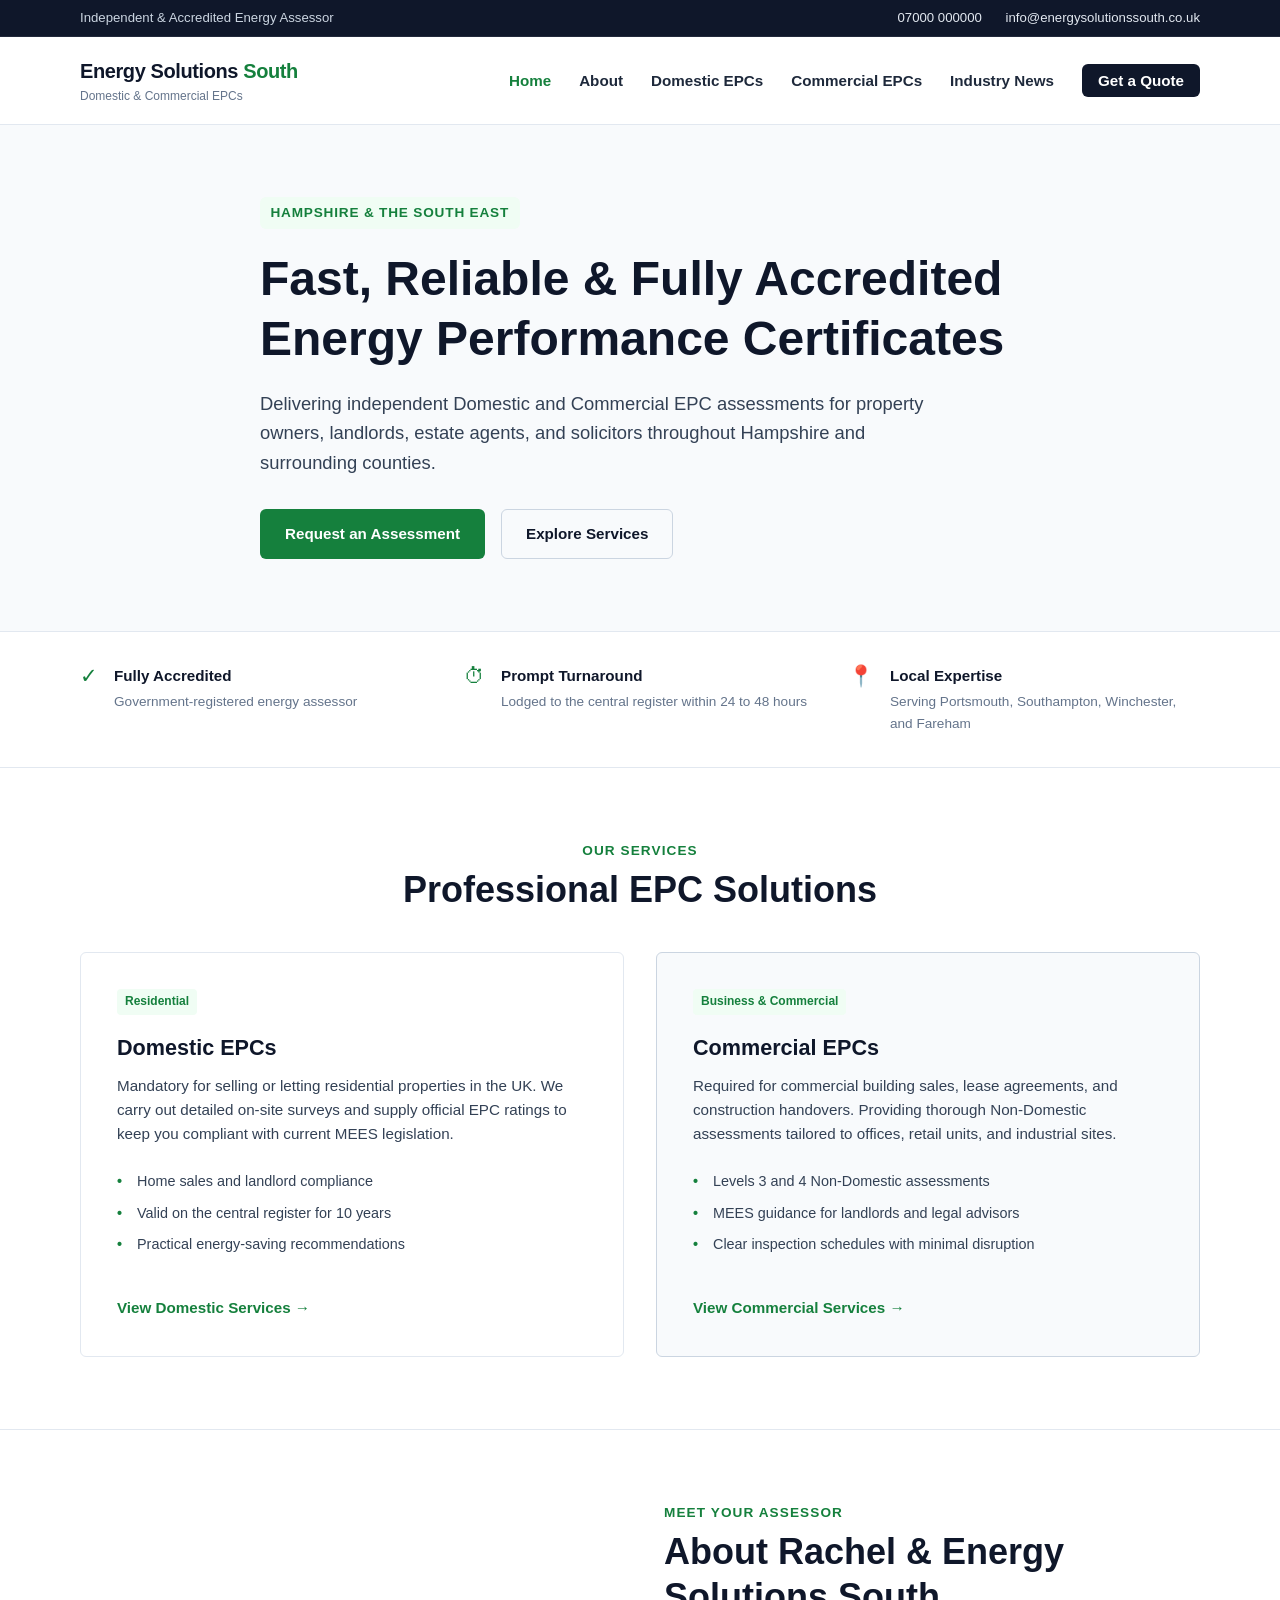
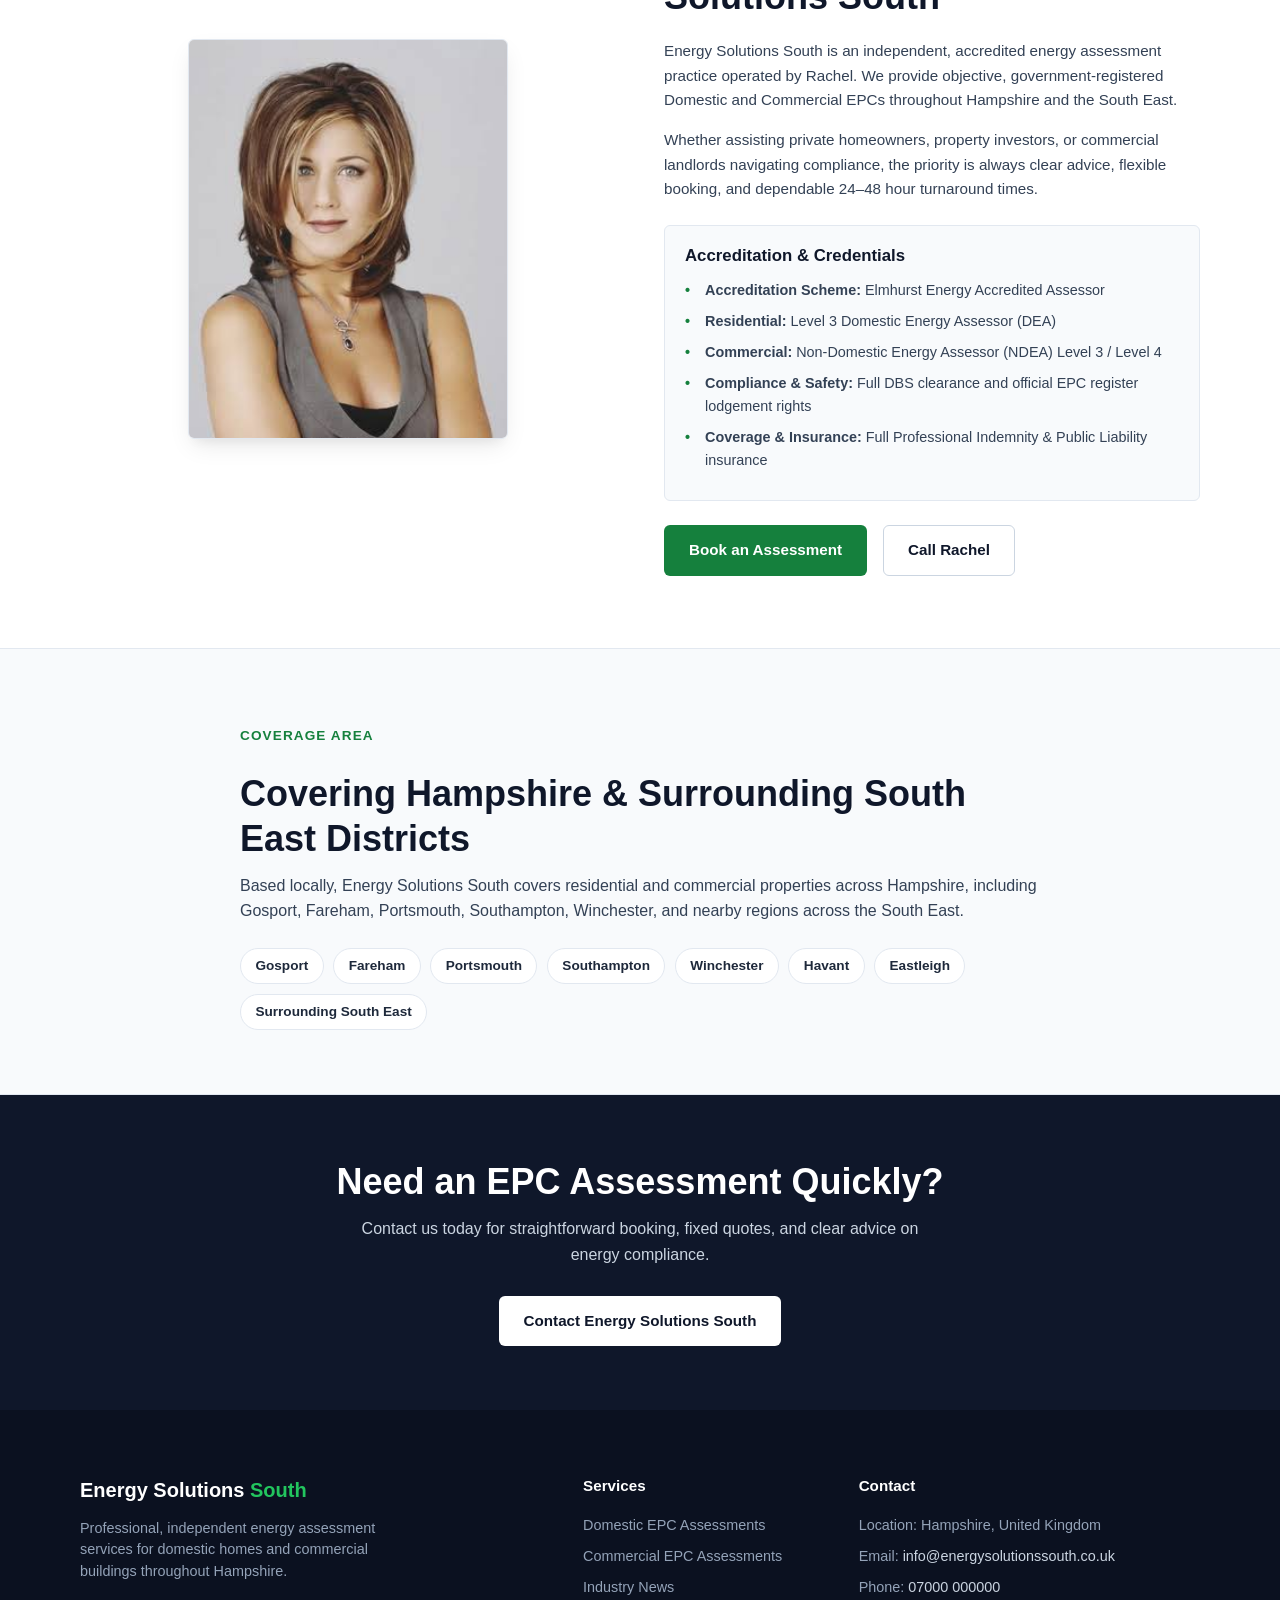
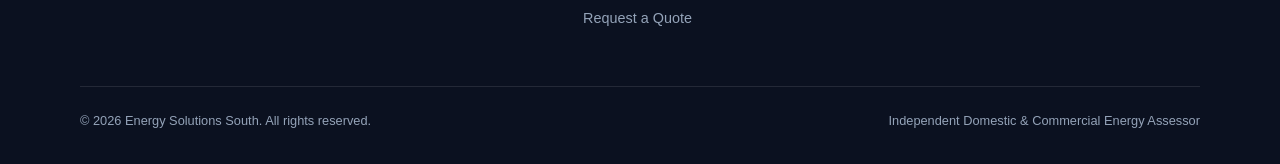
==== commit a8910e1f: "style: presentation update" ====
--- a/index.html
+++ b/index.html
@@ -140,8 +140,12 @@
 
           <!-- Assessor Photo / Visual Column -->
           <div style="text-align: center;">
-  <img src="images/rachel.jpg" alt="Rachel - Energy Solutions South" style="width: 100%; max-width: 360px; height: auto; border-radius: var(--radius); display: block; margin: 0 auto; box-shadow: 0 4px 15px rgba(0,0,0,0.08);">
-</div>
+            <img 
+              src="images/rachel.jpg" 
+              alt="Rachel - Accredited Energy Assessor" 
+              style="width: 100%; max-width: 320px; height: auto; border-radius: var(--radius); display: block; margin: 0 auto; box-shadow: 0 10px 25px -5px rgba(0, 0, 0, 0.1), 0 8px 10px -6px rgba(0, 0, 0, 0.05); border: 1px solid var(--color-border);"
+            >
+          </div>
 
           <!-- Bio & Qualifications Column -->
           <div>
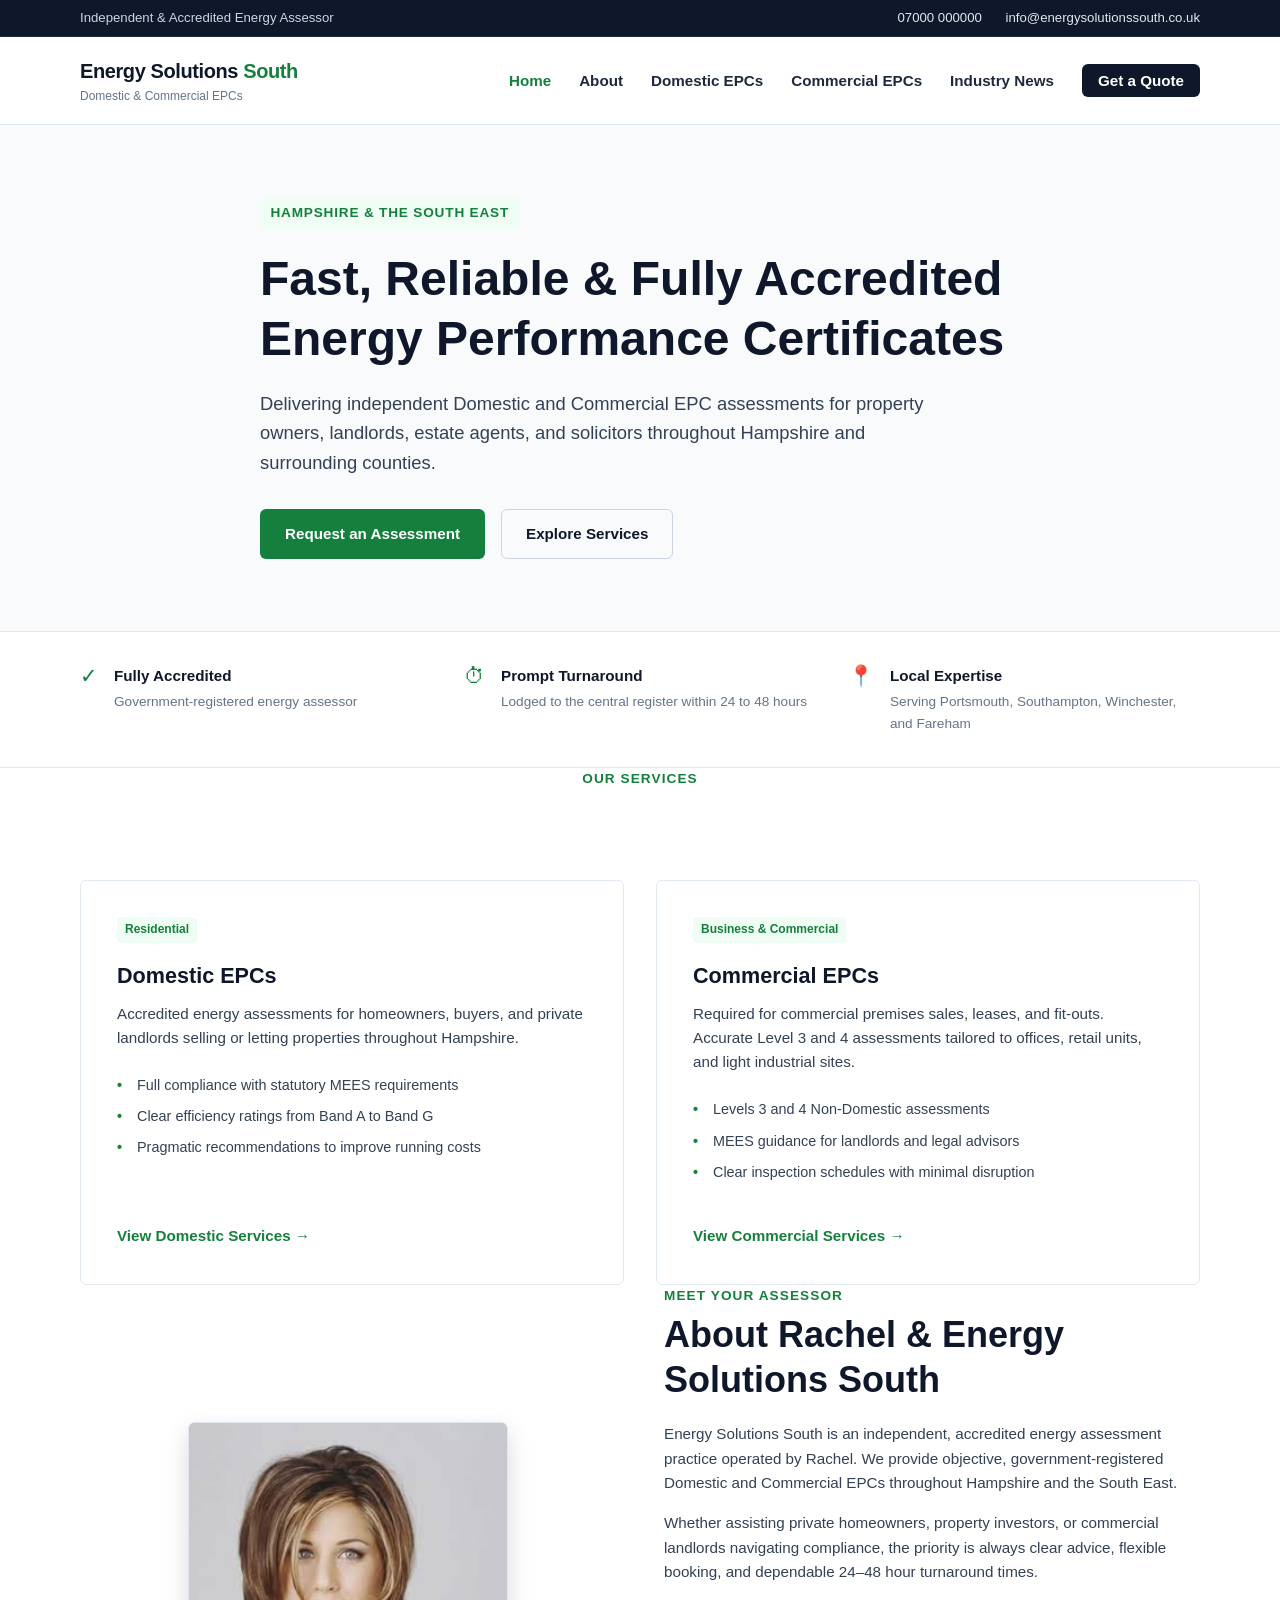
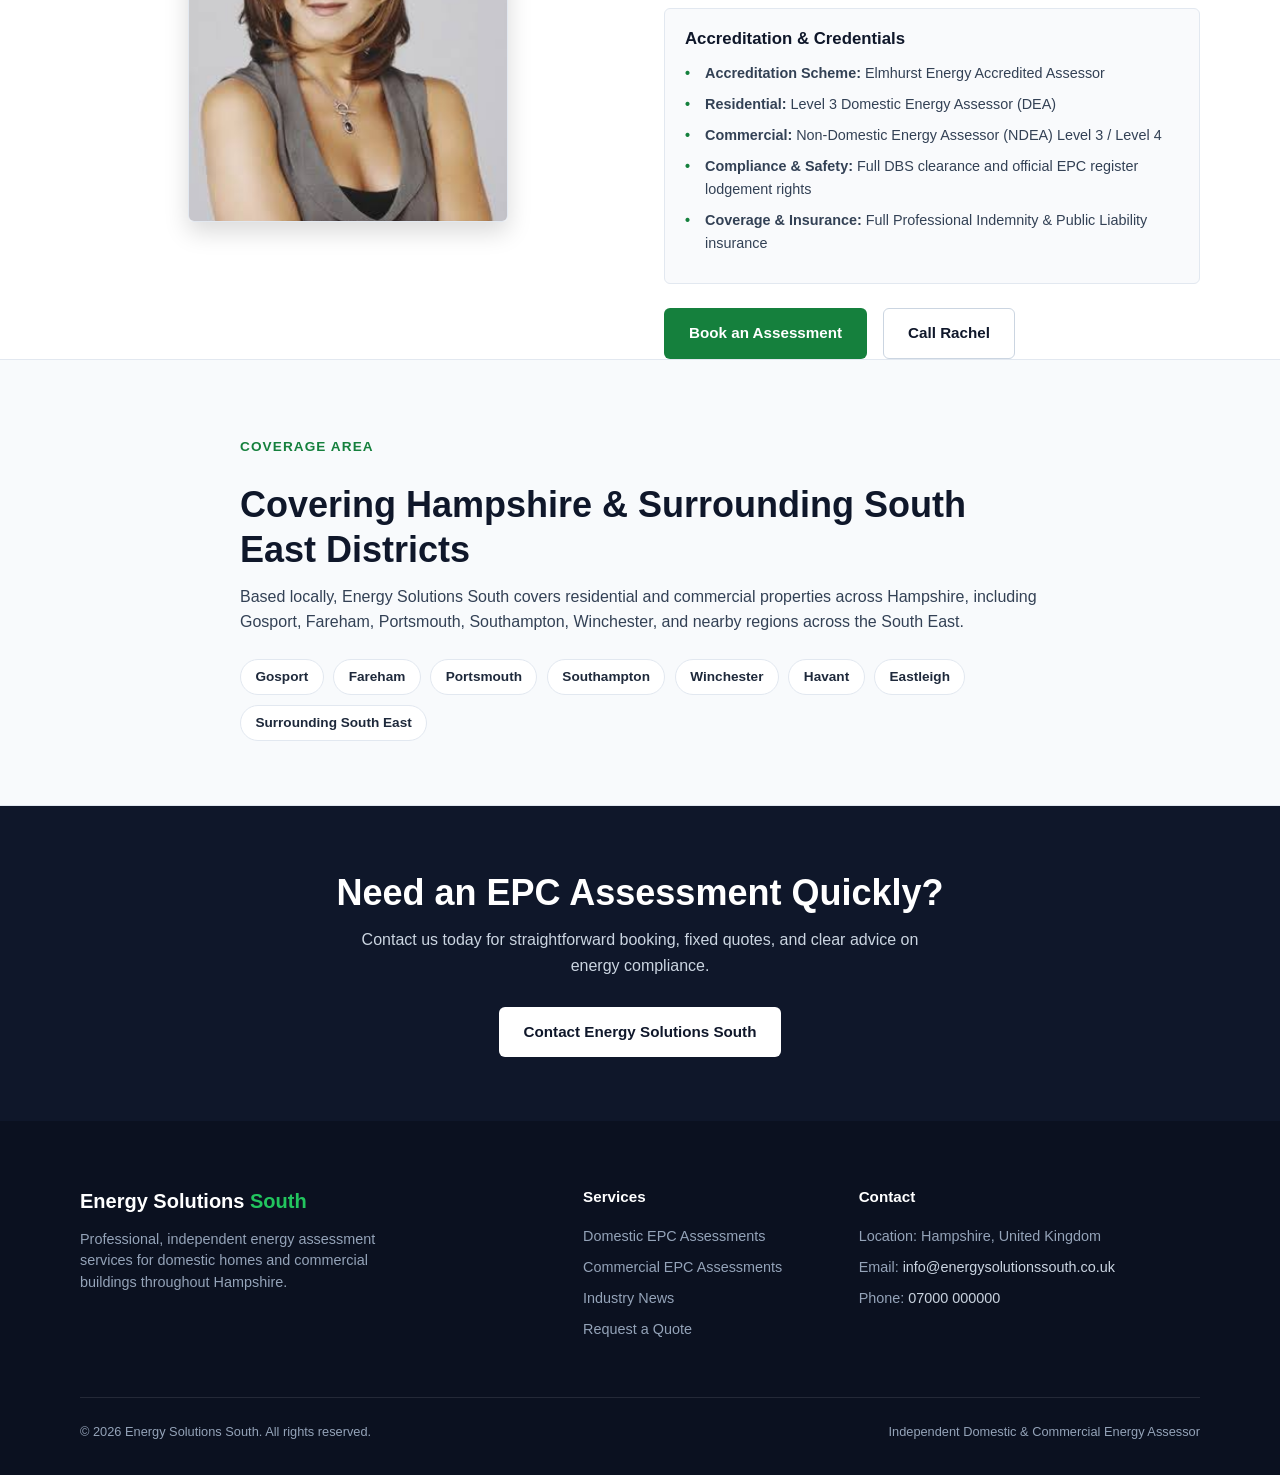
==== commit 5e9c0e38: "style: implement parallax background imagery with frosted glass panels" ====
--- a/index.html
+++ b/index.html
@@ -91,36 +91,36 @@
       </div>
     </section>
 
-    <!-- Services Overview -->
-    <section class="services" id="services">
+    <!-- Parallax Services Section -->
+    <section class="parallax-section bg-commercial">
       <div class="container">
-        <div class="section-header">
-          <p class="section-subtitle">Our Services</p>
-          <h2>Professional EPC Solutions</h2>
+        <div class="section-header" style="color: #ffffff; margin-bottom: 2.5rem;">
+          <p class="section-subtitle" style="color: var(--color-accent);">Our Services</p>
+          <h2 style="color: #ffffff;">Statutory Energy Certification</h2>
         </div>
 
         <div class="services-grid">
           <!-- Domestic Card -->
-          <article class="service-card">
+          <article class="service-card glass-card">
             <div class="card-tag">Residential</div>
             <h3>Domestic EPCs</h3>
             <p>
-              Mandatory for selling or letting residential properties in the UK. We carry out detailed on-site surveys and supply official EPC ratings to keep you compliant with current MEES legislation.
+              Accredited energy assessments for homeowners, buyers, and private landlords selling or letting properties throughout Hampshire.
             </p>
             <ul class="service-highlights">
-              <li>Home sales and landlord compliance</li>
-              <li>Valid on the central register for 10 years</li>
-              <li>Practical energy-saving recommendations</li>
+              <li>Full compliance with statutory MEES requirements</li>
+              <li>Clear efficiency ratings from Band A to Band G</li>
+              <li>Pragmatic recommendations to improve running costs</li>
             </ul>
             <a href="domestic-epc.html" class="card-link">View Domestic Services &rarr;</a>
           </article>
 
           <!-- Commercial Card -->
-          <article class="service-card service-card-highlight">
+          <article class="service-card glass-card">
             <div class="card-tag">Business & Commercial</div>
             <h3>Commercial EPCs</h3>
             <p>
-              Required for commercial building sales, lease agreements, and construction handovers. Providing thorough Non-Domestic assessments tailored to offices, retail units, and industrial sites.
+              Required for commercial premises sales, leases, and fit-outs. Accurate Level 3 and 4 assessments tailored to offices, retail units, and light industrial sites.
             </p>
             <ul class="service-highlights">
               <li>Levels 3 and 4 Non-Domestic assessments</li>
@@ -134,51 +134,54 @@
     </section>
     
     <!-- About Rachel Section -->
-    <section class="services" id="about" style="border-top: 1px solid var(--color-border); background-color: #ffffff;">
+    <!-- Parallax About Section -->
+    <section class="parallax-section bg-domestic" id="about">
       <div class="container">
-        <div class="services-grid" style="align-items: center; gap: 3rem;">
-
-          <!-- Assessor Photo / Visual Column -->
-          <div style="text-align: center;">
-            <img 
-              src="images/rachel.jpg" 
-              alt="Rachel - Accredited Energy Assessor" 
-              style="width: 100%; max-width: 320px; height: auto; border-radius: var(--radius); display: block; margin: 0 auto; box-shadow: 0 10px 25px -5px rgba(0, 0, 0, 0.1), 0 8px 10px -6px rgba(0, 0, 0, 0.05); border: 1px solid var(--color-border);"
-            >
-          </div>
-
-          <!-- Bio & Qualifications Column -->
-          <div>
-            <div class="section-header" style="text-align: left; margin-bottom: 1.25rem;">
-              <p class="section-subtitle">Meet Your Assessor</p>
-              <h2>About Rachel & Energy Solutions South</h2>
+        <div class="glass-panel">
+          <div class="services-grid" style="align-items: center; gap: 3rem;">
+
+            <!-- Assessor Portrait -->
+            <div style="text-align: center;">
+              <img 
+                src="images/rachel.jpg" 
+                alt="Rachel - Accredited Energy Assessor" 
+                style="width: 100%; max-width: 320px; height: auto; border-radius: var(--radius); display: block; margin: 0 auto; box-shadow: 0 10px 25px rgba(0,0,0,0.15); border: 1px solid var(--color-border);"
+              >
             </div>
 
-            <p style="margin-bottom: 1rem; font-size: 0.95rem;">
-              Energy Solutions South is an independent, accredited energy assessment practice operated by Rachel. We provide objective, government-registered Domestic and Commercial EPCs throughout Hampshire and the South East.
-            </p>
-
-            <p style="margin-bottom: 1.5rem; font-size: 0.95rem;">
-              Whether assisting private homeowners, property investors, or commercial landlords navigating compliance, the priority is always clear advice, flexible booking, and dependable 24–48 hour turnaround times.
-            </p>
-
-            <div class="service-card" style="background-color: var(--color-bg-alt); padding: 1.25rem; margin-bottom: 1.5rem;">
-              <h3 style="font-size: 1.05rem; margin-bottom: 0.75rem;">Accreditation & Credentials</h3>
-              <ul class="service-highlights" style="margin-bottom: 0;">
-                <li><strong>Accreditation Scheme:</strong> Elmhurst Energy Accredited Assessor</li>
-                <li><strong>Residential:</strong> Level 3 Domestic Energy Assessor (DEA)</li>
-                <li><strong>Commercial:</strong> Non-Domestic Energy Assessor (NDEA) Level 3 / Level 4</li>
-                <li><strong>Compliance & Safety:</strong> Full DBS clearance and official EPC register lodgement rights</li>
-                <li><strong>Coverage & Insurance:</strong> Full Professional Indemnity & Public Liability insurance</li>
-              </ul>
+            <!-- Assessor Bio & Qualifications -->
+            <div>
+              <div class="section-header" style="text-align: left; margin-bottom: 1.25rem;">
+                <p class="section-subtitle">Meet Your Assessor</p>
+                <h2>About Rachel & Energy Solutions South</h2>
+              </div>
+
+              <p style="margin-bottom: 1rem; font-size: 0.95rem;">
+                Energy Solutions South is an independent, accredited energy assessment practice operated by Rachel. We provide objective, government-registered Domestic and Commercial EPCs throughout Hampshire and the South East.
+              </p>
+
+              <p style="margin-bottom: 1.5rem; font-size: 0.95rem;">
+                Whether assisting private homeowners, property investors, or commercial landlords navigating compliance, the priority is always clear advice, flexible booking, and dependable 24–48 hour turnaround times.
+              </p>
+
+              <div class="service-card" style="background-color: rgba(248, 250, 252, 0.85); padding: 1.25rem; margin-bottom: 1.5rem; border: 1px solid var(--color-border);">
+                <h3 style="font-size: 1.05rem; margin-bottom: 0.75rem;">Accreditation & Credentials</h3>
+                <ul class="service-highlights" style="margin-bottom: 0;">
+                  <li><strong>Accreditation Scheme:</strong> Elmhurst Energy Accredited Assessor</li>
+                  <li><strong>Residential:</strong> Level 3 Domestic Energy Assessor (DEA)</li>
+                  <li><strong>Commercial:</strong> Non-Domestic Energy Assessor (NDEA) Level 3 / Level 4</li>
+                  <li><strong>Compliance & Safety:</strong> Full DBS clearance and official EPC register lodgement rights</li>
+                  <li><strong>Coverage & Insurance:</strong> Full Professional Indemnity & Public Liability insurance</li>
+                </ul>
+              </div>
+
+              <div style="display: flex; gap: 1rem; flex-wrap: wrap;">
+                <a href="contact.html" class="btn btn-primary">Book an Assessment</a>
+                <a href="tel:+440000000000" class="btn btn-secondary">Call Rachel</a>
+              </div>
             </div>
 
-            <div style="display: flex; gap: 1rem; flex-wrap: wrap;">
-              <a href="contact.html" class="btn btn-primary">Book an Assessment</a>
-              <a href="tel:+440000000000" class="btn btn-secondary">Call Rachel</a>
-            </div>
-          </div>
-
+          </div>
         </div>
       </div>
     </section>
